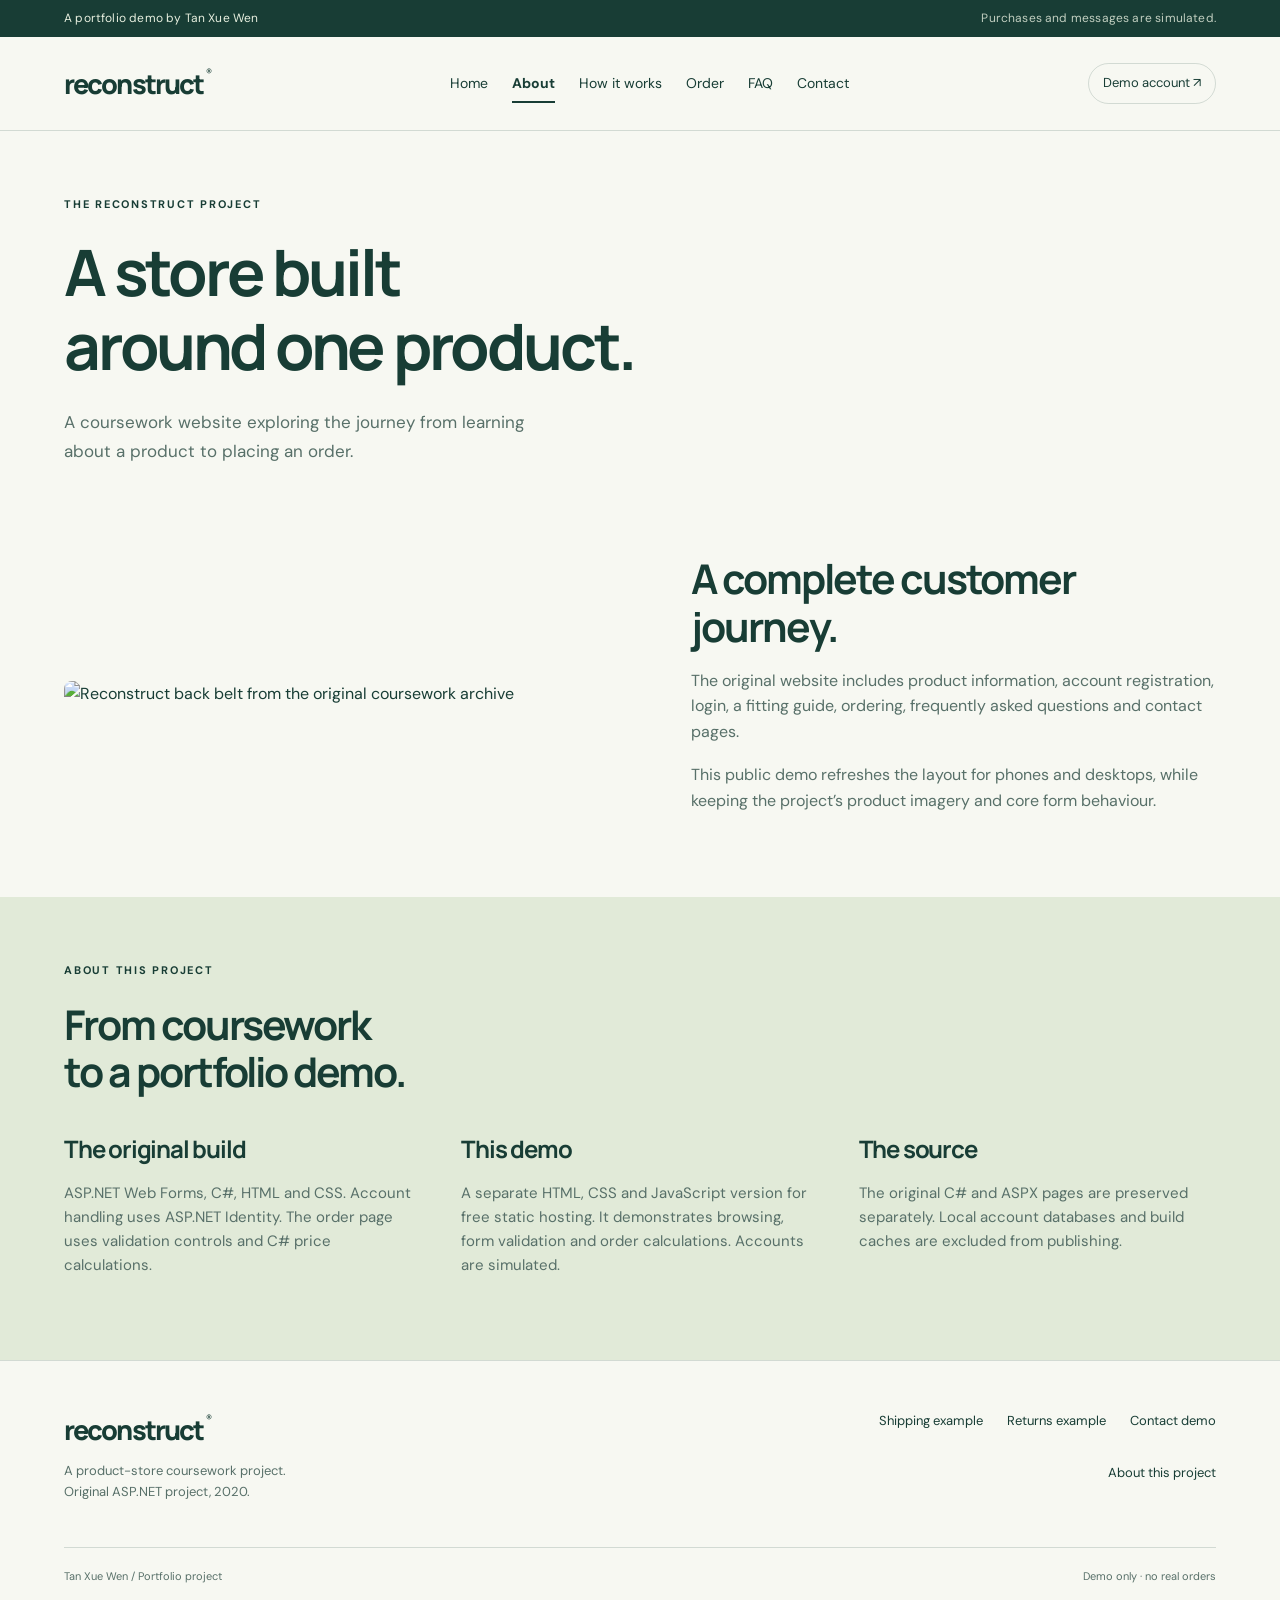
==== docs/about.html @ ed9a34ff "Add refreshed interactive storefront demo" ====
<!doctype html><html lang="en"><head><meta charset="utf-8"><meta name="viewport" content="width=device-width,initial-scale=1"><meta name="theme-color" content="#183d35"><meta name="description" content="Reconstruct: an interactive product-store coursework demo by Tan Xue Wen."><title>About — Reconstruct</title><link rel="icon" href="data:image/svg+xml,%3Csvg xmlns='http://www.w3.org/2000/svg' viewBox='0 0 32 32'%3E%3Crect rx='8' width='32' height='32' fill='%23183d35'/%3E%3Ctext x='8' y='25' font-size='25' fill='%23e5f0d3'%3ER%3C/text%3E%3C/svg%3E"><link rel="stylesheet" href="styles.css"><script src="app.js" defer></script></head><body><a class="skip" href="#main">Skip to content</a><div class="demo-bar">A portfolio demo by Tan Xue Wen <span>Purchases and messages are simulated.</span></div><header class="site-header"><a class="logo" href="index.html">reconstruct<span>®</span></a><button class="menu-button" aria-label="Open menu" aria-expanded="false" aria-controls="main-nav">Menu <span>+</span></button><nav id="main-nav" aria-label="Main navigation"><a href="index.html">Home</a><a href="about.html" aria-current="page">About</a><a href="how-it-works.html">How it works</a><a href="order.html">Order</a><a href="faq.html">FAQ</a><a href="contact.html">Contact</a></nav><a class="account-link" href="account.html" id="account-link">Demo account <span>↗</span></a></header><main id="main"><section class="page-intro"><p class="eyebrow">THE RECONSTRUCT PROJECT</p><h1>A store built<br>around one product.</h1><p class="lead">A coursework website exploring the journey from learning about a product to placing an order.</p></section><section class="section split"><img src="assets/belt.png" alt="Reconstruct back belt from the original coursework archive"><div><h2>A complete customer journey.</h2><p>The original website includes product information, account registration, login, a fitting guide, ordering, frequently asked questions and contact pages.</p><p>This public demo refreshes the layout for phones and desktops, while keeping the project’s product imagery and core form behaviour.</p></div></section><section class="section project-notes" id="project"><p class="eyebrow">ABOUT THIS PROJECT</p><h2>From coursework<br>to a portfolio demo.</h2><div class="note-grid"><div><h3>The original build</h3><p>ASP.NET Web Forms, C#, HTML and CSS. Account handling uses ASP.NET Identity. The order page uses validation controls and C# price calculations.</p></div><div><h3>This demo</h3><p>A separate HTML, CSS and JavaScript version for free static hosting. It demonstrates browsing, form validation and order calculations. Accounts are simulated.</p></div><div><h3>The source</h3><p>The original C# and ASPX pages are preserved separately. Local account databases and build caches are excluded from publishing.</p></div></div></section></main><footer><div class="footer-brand"><a class="logo" href="index.html">reconstruct<span>®</span></a><p>A product-store coursework project.<br>Original ASP.NET project, 2020.</p></div><div class="footer-links"><a href="shipping.html">Shipping example</a><a href="returns.html">Returns example</a><a href="contact.html">Contact demo</a><a href="about.html#project">About this project</a></div><div class="footer-note"><span>Tan Xue Wen / Portfolio project</span><span>Demo only · no real orders</span></div></footer></body></html>
---- docs/styles.css ----
@import url('https://fonts.googleapis.com/css2?family=DM+Sans:wght@400;500;600;700&family=Manrope:wght@400;500;600;700;800&display=swap');
:root{--ink:#183d35;--muted:#587069;--paper:#f7f8f2;--mint:#e1ead8;--line:#183d3529;--orange:#bb5731;--sans:'DM Sans',Arial,sans-serif;--display:'Manrope',Arial,sans-serif}
*{box-sizing:border-box}body{margin:0;background:var(--paper);color:var(--ink);font-family:var(--sans);line-height:1.6}h1,h2,h3,p{margin:0}h1,h2,h3{font-family:var(--display);line-height:1.15;letter-spacing:-.05em}a{color:inherit;text-decoration:none}button,input,select,textarea{font:inherit}button,a,input,select,textarea{outline-offset:4px}button{cursor:pointer}img{display:block;max-width:100%}[hidden]{display:none!important}:focus-visible{outline:3px solid var(--orange)}.skip{position:absolute;top:8px;left:15px;z-index:50;background:white;padding:8px 16px;transform:translateY(-180%)}.skip:focus{transform:none}.demo-bar{background:var(--ink);color:#e7efdf;padding:9px 5vw;display:flex;justify-content:space-between;font-size:12px;letter-spacing:.015em}.demo-bar span{opacity:.82}.site-header{padding:26px 5vw;display:flex;align-items:center;justify-content:space-between;gap:25px;border-bottom:1px solid var(--line)}.logo{font:800 27px var(--display);letter-spacing:-.07em}.logo>span{font:12px var(--sans);vertical-align:top;margin-left:3px}.site-header nav{display:flex;gap:24px;font-size:14px}.site-header nav a{position:relative;white-space:nowrap}.site-header nav a[aria-current]{font-weight:700}.site-header nav a[aria-current]:after{content:'';position:absolute;left:0;right:0;bottom:-8px;height:2px;background:var(--ink)}.account-link{font-size:13px;border:1px solid var(--line);padding:9px 14px;border-radius:30px;white-space:nowrap;max-width:200px;overflow:hidden;text-overflow:ellipsis}.account-link span{padding-left:8px}.menu-button{display:none}.hero{padding:45px 5vw 60px;display:grid;grid-template-columns:1.1fr 1fr;gap:6vw;align-items:center;max-width:1500px;margin:auto;min-height:610px}.eyebrow{font-size:11px;letter-spacing:.16em;font-weight:700;margin-bottom:23px;line-height:1.5}.hero h1{font-size:clamp(46px,5vw,78px);line-height:1.07;letter-spacing:-.065em}.hero h1 em{font-style:normal;color:#60836b}.lead{font-size:17px;color:var(--muted);line-height:1.7;max-width:490px;margin-top:25px}.actions{display:flex;align-items:center;gap:25px;flex-wrap:wrap;margin-top:30px}.button{border:0;display:inline-flex;align-items:center;justify-content:space-between;gap:30px;background:var(--ink);color:#f7f8f2;padding:16px 23px;border-radius:5px;font-size:14px;font-weight:600;line-height:1.4}.button:hover{background:#2f584c}.button.light{background:#e3eddb;color:var(--ink)}.text-link,.text-button{font-size:14px;text-decoration:underline;text-underline-offset:5px}.text-button{border:0;padding:0;background:none;color:var(--ink)}.hero-details{display:flex;gap:0;font-size:11px;color:var(--muted);margin-top:42px}.hero-details span{padding:0 15px;border-left:1px solid var(--line)}.hero-details span:first-child{padding-left:0;border:0}.hero-product{background:#e6ece0;position:relative;border-radius:12px;padding:26px}.product-index{position:absolute;top:22px;left:23px;font-size:10px;letter-spacing:.12em;z-index:1}.hero-product>img{width:100%;height:365px;object-fit:cover;mix-blend-mode:multiply;border-radius:4px}.gallery-controls{display:flex;justify-content:space-between;align-items:center;gap:15px;margin-top:18px;font-size:13px}.gallery-controls>div{display:flex;gap:8px}.gallery-controls button{border:1px solid #183d3535;border-radius:50%;width:36px;height:36px;background:none;color:var(--ink);font-size:17px}.gallery-controls button:hover{background:var(--paper)}.feature-strip{padding:35px 5vw;display:grid;grid-template-columns:repeat(3,1fr);gap:40px;background:var(--mint)}.feature-strip>div{padding-left:25px;border-left:1px solid #183d3530;position:relative}.feature-strip>div:first-child{padding-left:0;border:0}.feature-strip span{display:block;font-size:10px;letter-spacing:.12em;margin-bottom:12px}.feature-strip h2{font-size:24px}.feature-strip p{font-size:14px;color:var(--muted);margin-top:9px}.section{padding:65px 5vw;max-width:1500px;margin:auto}.split{display:grid;grid-template-columns:1fr 1fr;gap:8vw;align-items:center}.section h2{font-size:clamp(30px,3.2vw,48px)}.section p:not(.eyebrow){color:var(--muted);margin:18px 0;max-width:560px}.split>img{width:100%;border-radius:8px}.split .text-link{display:inline-block;margin-top:15px}.cta{background:var(--ink);color:var(--paper);padding:65px 5vw;display:flex;align-items:center;justify-content:space-between;gap:40px}.cta .eyebrow{margin:0;color:#bccfb4}.cta h2{font-size:clamp(40px,4vw,60px)}footer{padding:50px 5vw 20px;display:grid;grid-template-columns:1fr 1fr;gap:45px;border-top:1px solid var(--line)}.footer-brand p{font-size:13px;color:var(--muted);margin-top:13px}.footer-links{display:flex;justify-content:flex-end;align-items:flex-start;flex-wrap:wrap;gap:12px 24px;font-size:13px;max-width:400px;justify-self:end}.footer-note{grid-column:1/-1;display:flex;justify-content:space-between;gap:20px;border-top:1px solid var(--line);padding-top:20px;font-size:11px;color:var(--muted)}.page-intro{padding:65px 5vw 25px;max-width:1500px;margin:auto}.page-intro h1{font-size:clamp(46px,5vw,72px)}.page-intro.compact{padding-bottom:0}.wide-image{width:100%;border-radius:8px}.project-notes{background:var(--mint);max-width:none}.note-grid{display:grid;grid-template-columns:repeat(3,1fr);gap:40px;margin-top:40px}.note-grid h3{font-size:24px}.note-grid p{font-size:15px}.order-layout{display:grid;grid-template-columns:1fr 1.2fr;align-items:start;gap:8vw}.order-summary{position:sticky;top:25px;border:1px solid var(--line);padding:26px;border-radius:10px;background:white}.order-summary>img{width:100%;max-height:300px;object-fit:contain;margin-bottom:24px}.order-summary h2{font-size:36px}.order-summary small{font:13px var(--sans);letter-spacing:0;color:var(--muted)}.order-summary .eyebrow{margin-bottom:14px}.order-summary dl{margin-top:30px}.order-summary dl>div{display:flex;justify-content:space-between;gap:20px;padding:12px 0;border-bottom:1px solid var(--line);font-size:14px}.order-summary dd{margin:0}.order-summary dl .total{font-size:20px;font-weight:700;padding-top:18px}.small{font-size:12px!important;color:var(--muted)}.form-top{display:flex;align-items:center;justify-content:space-between;gap:20px;margin-bottom:12px}.form-top h2,form h2{font-size:26px}.field{margin-bottom:20px;min-width:0}.field>label{display:block;font-weight:600;font-size:14px;margin-bottom:8px}.field input,.field select,.field textarea{display:block;width:100%;background:#fff;border:1px solid #183d3540;padding:12px 14px;border-radius:5px;color:var(--ink);font-size:16px;line-height:1.5}.field input:focus,.field select:focus,.field textarea:focus{border-color:var(--ink)}.field-pair{display:grid;grid-template-columns:1fr 1fr;gap:20px}.form-hint{font-size:12px;color:var(--muted);margin:0 0 20px!important;display:block}.field .form-hint{margin-top:7px!important}.form-section-title{margin:35px 0 24px}fieldset{padding:0;border:0;margin:0 0 28px}legend{font-weight:600;font-size:14px;margin-bottom:12px}.colour-options{display:flex;gap:10px;flex-wrap:wrap}.colour-options label{display:flex;align-items:center;gap:7px;padding:9px 11px;background:#fff;border:1px solid var(--line);border-radius:5px;font-size:13px}.colour-options span{width:13px;height:13px;border-radius:50%;background:var(--swatch)}input[type=radio],input[type=checkbox]{accent-color:var(--ink);width:16px;height:16px;flex-shrink:0}.shipping-options label{display:flex;align-items:center;gap:12px;border:1px solid var(--line);padding:13px;border-radius:5px;background:#fff;margin-bottom:9px;font-size:14px}.shipping-options label small{display:block;color:var(--muted);font-size:12px}.shipping-options strong{margin-left:auto;font-size:13px}.check-field{display:flex;align-items:center;gap:10px;font-size:13px;margin-bottom:24px}.form-actions{display:flex;align-items:center;gap:25px;flex-wrap:wrap}.form-result{background:var(--mint);border:1px solid #183d3545;border-radius:8px;padding:22px;margin-top:25px!important;color:var(--ink)!important}.form-result h3{font-size:24px;margin-bottom:16px}.form-result p{color:var(--ink)!important}.faq-list{max-width:1000px}.faq-list details{padding:24px 0;border-bottom:1px solid var(--line)}.faq-list summary{display:flex;justify-content:space-between;gap:25px;cursor:pointer;list-style:none;font-size:20px;font-weight:600;line-height:1.4}.faq-list summary::-webkit-details-marker{display:none}.faq-list summary span{font-weight:400;font-size:25px;flex-shrink:0}.faq-list details[open] summary span{transform:rotate(45deg)}.faq-list .text-link{display:inline-block;margin-top:32px}.contact-layout{display:grid;grid-template-columns:.8fr 1fr;gap:12vw}.contact-layout form{max-width:580px}.account-section{max-width:760px;margin-left:0}.account-section .small{margin-top:30px}.policy{max-width:1000px;margin-left:0}.policy table{width:100%;border-collapse:collapse;margin:30px 0;text-align:left;font-size:15px}.policy th,.policy td{border-bottom:1px solid var(--line);padding:15px 10px}.policy th{font-size:12px;color:var(--muted)}
@media(min-width:1500px){.demo-bar,.site-header,.feature-strip,.cta,footer{padding-left:max(5vw,calc((100vw - 1350px)/2));padding-right:max(5vw,calc((100vw - 1350px)/2))}}
@media(max-width:1050px){.site-header{gap:15px}.site-header nav{gap:15px;font-size:13px}.logo{font-size:23px}.account-link{font-size:12px;padding:8px 11px}.hero{gap:4vw}.hero h1{font-size:55px}.hero-product>img{height:310px}.hero-details{flex-wrap:wrap;gap:10px;font-size:10px}.hero-details span{padding:0 10px}.order-layout{gap:5vw}.form-top{align-items:flex-start;flex-direction:column;gap:10px}}
@media(max-width:760px){.demo-bar{padding:9px 6vw;font-size:10px;display:block;text-align:center}.demo-bar span{display:none}.site-header{padding:22px 6vw;flex-wrap:wrap;position:relative}.logo{font-size:24px}.menu-button{display:flex;align-items:center;gap:12px;margin-left:auto;border:0;background:none;color:var(--ink);font-size:13px;padding:8px}.site-header nav{display:none;order:5;width:100%;flex-wrap:wrap;padding:12px 0 5px;gap:20px}.site-header nav.open{display:flex}.account-link{font-size:11px;max-width:145px}.hero{padding:38px 6vw 40px;grid-template-columns:1fr;gap:35px;min-height:0}.hero h1{font-size:clamp(40px,9vw,60px);letter-spacing:-.065em}.hero .eyebrow{margin-bottom:18px}.lead{font-size:16px;margin-top:22px}.hero-details{margin-top:27px;font-size:11px;gap:8px}.hero-product{padding:20px}.hero-product>img{height:290px}.actions{gap:22px}.feature-strip{padding:30px 6vw;grid-template-columns:1fr;gap:25px}.feature-strip>div,.feature-strip>div:first-child{padding-left:40px;border:0}.feature-strip span{position:absolute;left:0;top:7px}.feature-strip h2{font-size:23px}.section{padding:40px 6vw}.split{grid-template-columns:1fr;gap:28px}.section h2{font-size:34px}.cta{padding:45px 6vw;display:block}.cta h2{font-size:44px;margin:20px 0 26px}footer{padding:35px 6vw 20px;grid-template-columns:1fr;gap:25px}.footer-links{justify-self:start;justify-content:flex-start}.footer-note{font-size:10px;flex-wrap:wrap;gap:6px}.page-intro{padding:40px 6vw 15px}.page-intro h1{font-size:45px}.note-grid{grid-template-columns:1fr;gap:15px}.order-layout{grid-template-columns:1fr;gap:35px}.order-summary{position:static;padding:20px}.order-summary>img{height:180px}.order-summary h2{font-size:32px}.form-top{flex-direction:row;align-items:center}.form-top h2{font-size:24px}.form-top .text-button{font-size:12px}.field-pair{gap:12px}.field select{padding:12px 8px;font-size:14px}.form-result{padding:18px}.contact-layout{grid-template-columns:1fr;gap:20px}.faq-list summary{font-size:18px}.policy table{font-size:12px}.policy th,.policy td{padding:12px 5px}}
@media(prefers-reduced-motion:reduce){*,*:before,*:after{scroll-behavior:auto!important;transition:none!important;animation:none!important}}
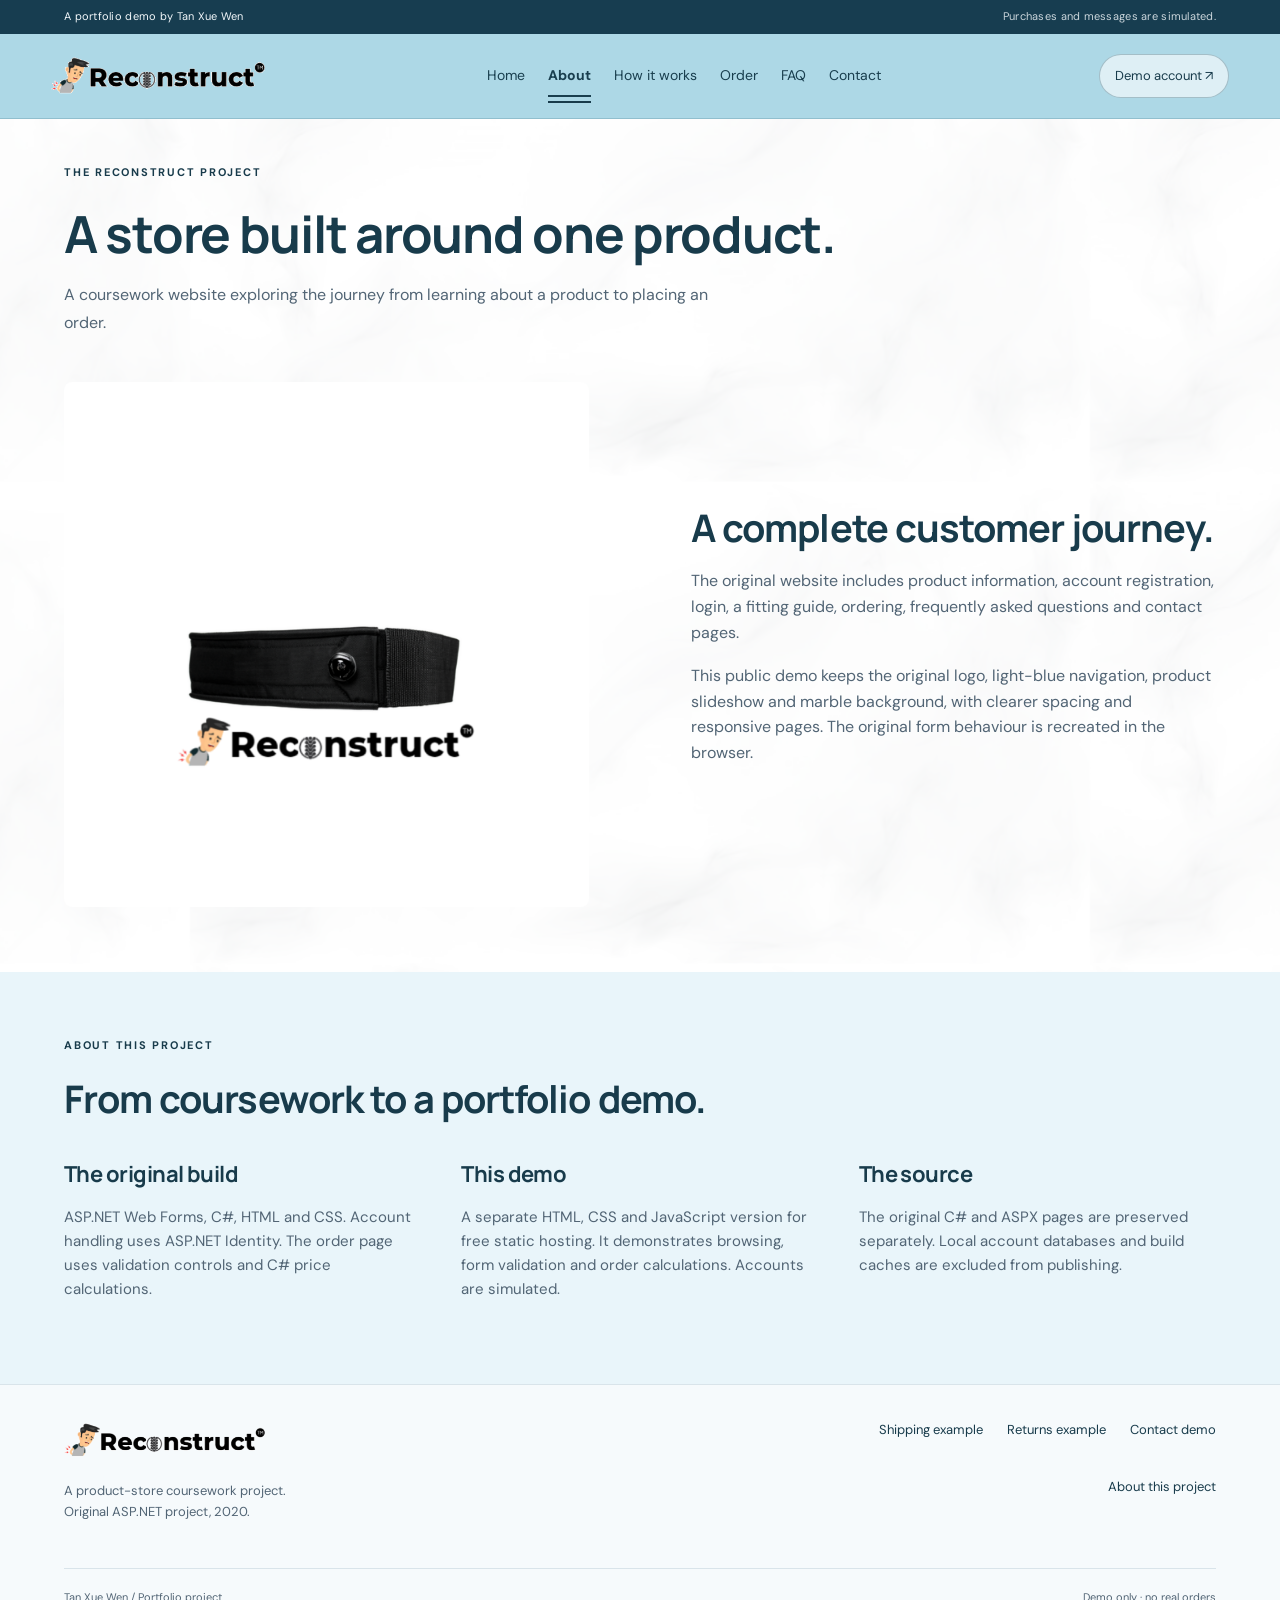
==== commit 5c22b5b4: "Refine original layout with blue navigation, wide slideshow and responsive sections" ====
--- a/docs/about.html
+++ b/docs/about.html
@@ -1 +1 @@
-<!doctype html><html lang="en"><head><meta charset="utf-8"><meta name="viewport" content="width=device-width,initial-scale=1"><meta name="theme-color" content="#183d35"><meta name="description" content="Reconstruct: an interactive product-store coursework demo by Tan Xue Wen."><title>About — Reconstruct</title><link rel="icon" href="data:image/svg+xml,%3Csvg xmlns='http://www.w3.org/2000/svg' viewBox='0 0 32 32'%3E%3Crect rx='8' width='32' height='32' fill='%23183d35'/%3E%3Ctext x='8' y='25' font-size='25' fill='%23e5f0d3'%3ER%3C/text%3E%3C/svg%3E"><link rel="stylesheet" href="styles.css"><script src="app.js" defer></script></head><body><a class="skip" href="#main">Skip to content</a><div class="demo-bar">A portfolio demo by Tan Xue Wen <span>Purchases and messages are simulated.</span></div><header class="site-header"><a class="logo" href="index.html">reconstruct<span>®</span></a><button class="menu-button" aria-label="Open menu" aria-expanded="false" aria-controls="main-nav">Menu <span>+</span></button><nav id="main-nav" aria-label="Main navigation"><a href="index.html">Home</a><a href="about.html" aria-current="page">About</a><a href="how-it-works.html">How it works</a><a href="order.html">Order</a><a href="faq.html">FAQ</a><a href="contact.html">Contact</a></nav><a class="account-link" href="account.html" id="account-link">Demo account <span>↗</span></a></header><main id="main"><section class="page-intro"><p class="eyebrow">THE RECONSTRUCT PROJECT</p><h1>A store built<br>around one product.</h1><p class="lead">A coursework website exploring the journey from learning about a product to placing an order.</p></section><section class="section split"><img src="assets/belt.png" alt="Reconstruct back belt from the original coursework archive"><div><h2>A complete customer journey.</h2><p>The original website includes product information, account registration, login, a fitting guide, ordering, frequently asked questions and contact pages.</p><p>This public demo refreshes the layout for phones and desktops, while keeping the project’s product imagery and core form behaviour.</p></div></section><section class="section project-notes" id="project"><p class="eyebrow">ABOUT THIS PROJECT</p><h2>From coursework<br>to a portfolio demo.</h2><div class="note-grid"><div><h3>The original build</h3><p>ASP.NET Web Forms, C#, HTML and CSS. Account handling uses ASP.NET Identity. The order page uses validation controls and C# price calculations.</p></div><div><h3>This demo</h3><p>A separate HTML, CSS and JavaScript version for free static hosting. It demonstrates browsing, form validation and order calculations. Accounts are simulated.</p></div><div><h3>The source</h3><p>The original C# and ASPX pages are preserved separately. Local account databases and build caches are excluded from publishing.</p></div></div></section></main><footer><div class="footer-brand"><a class="logo" href="index.html">reconstruct<span>®</span></a><p>A product-store coursework project.<br>Original ASP.NET project, 2020.</p></div><div class="footer-links"><a href="shipping.html">Shipping example</a><a href="returns.html">Returns example</a><a href="contact.html">Contact demo</a><a href="about.html#project">About this project</a></div><div class="footer-note"><span>Tan Xue Wen / Portfolio project</span><span>Demo only · no real orders</span></div></footer></body></html>+<!doctype html><html lang="en"><head><meta charset="utf-8"><meta name="viewport" content="width=device-width,initial-scale=1"><meta name="theme-color" content="#add8e6"><meta name="description" content="Reconstruct: an interactive product-store coursework demo by Tan Xue Wen."><title>About — Reconstruct</title><link rel="icon" href="data:image/svg+xml,%3Csvg xmlns='http://www.w3.org/2000/svg' viewBox='0 0 32 32'%3E%3Crect rx='8' width='32' height='32' fill='%23183d35'/%3E%3Ctext x='8' y='25' font-size='25' fill='%23e5f0d3'%3ER%3C/text%3E%3C/svg%3E"><link rel="stylesheet" href="styles.css?v=20261004-refined-original"><script src="app.js?v=20261004-refined-original" defer></script></head><body><a class="skip" href="#main">Skip to content</a><div class="demo-bar">A portfolio demo by Tan Xue Wen <span>Purchases and messages are simulated.</span></div><header class="site-header"><a class="logo" href="index.html" aria-label="Reconstruct home"><img src="assets/original-logo.png" alt="Reconstruct"></a><button class="menu-button" aria-label="Open menu" aria-expanded="false" aria-controls="main-nav">Menu <span>+</span></button><nav id="main-nav" aria-label="Main navigation"><a href="index.html">Home</a><a href="about.html" aria-current="page">About</a><a href="how-it-works.html">How it works</a><a href="order.html">Order</a><a href="faq.html">FAQ</a><a href="contact.html">Contact</a></nav><a class="account-link" href="account.html" id="account-link">Demo account <span>↗</span></a></header><main id="main"><section class="page-intro"><p class="eyebrow">THE RECONSTRUCT PROJECT</p><h1>A store built around one product.</h1><p class="lead">A coursework website exploring the journey from learning about a product to placing an order.</p></section><section class="section split"><img src="assets/belt.png" alt="Reconstruct back belt from the original coursework archive"><div><h2>A complete customer journey.</h2><p>The original website includes product information, account registration, login, a fitting guide, ordering, frequently asked questions and contact pages.</p><p>This public demo keeps the original logo, light-blue navigation, product slideshow and marble background, with clearer spacing and responsive pages. The original form behaviour is recreated in the browser.</p></div></section><section class="section project-notes" id="project"><p class="eyebrow">ABOUT THIS PROJECT</p><h2>From coursework to a portfolio demo.</h2><div class="note-grid"><div><h3>The original build</h3><p>ASP.NET Web Forms, C#, HTML and CSS. Account handling uses ASP.NET Identity. The order page uses validation controls and C# price calculations.</p></div><div><h3>This demo</h3><p>A separate HTML, CSS and JavaScript version for free static hosting. It demonstrates browsing, form validation and order calculations. Accounts are simulated.</p></div><div><h3>The source</h3><p>The original C# and ASPX pages are preserved separately. Local account databases and build caches are excluded from publishing.</p></div></div></section></main><footer><div class="footer-brand"><a class="logo" href="index.html" aria-label="Reconstruct home"><img src="assets/original-logo.png" alt="Reconstruct"></a><p>A product-store coursework project.<br>Original ASP.NET project, 2020.</p></div><div class="footer-links"><a href="shipping.html">Shipping example</a><a href="returns.html">Returns example</a><a href="contact.html">Contact demo</a><a href="about.html#project">About this project</a></div><div class="footer-note"><span>Tan Xue Wen / Portfolio project</span><span>Demo only · no real orders</span></div></footer></body></html>
--- a/docs/styles.css
+++ b/docs/styles.css
@@ -1,7 +1,53 @@
-@import url('https://fonts.googleapis.com/css2?family=DM+Sans:wght@400;500;600;700&family=Manrope:wght@400;500;600;700;800&display=swap');
-:root{--ink:#183d35;--muted:#587069;--paper:#f7f8f2;--mint:#e1ead8;--line:#183d3529;--orange:#bb5731;--sans:'DM Sans',Arial,sans-serif;--display:'Manrope',Arial,sans-serif}
-*{box-sizing:border-box}body{margin:0;background:var(--paper);color:var(--ink);font-family:var(--sans);line-height:1.6}h1,h2,h3,p{margin:0}h1,h2,h3{font-family:var(--display);line-height:1.15;letter-spacing:-.05em}a{color:inherit;text-decoration:none}button,input,select,textarea{font:inherit}button,a,input,select,textarea{outline-offset:4px}button{cursor:pointer}img{display:block;max-width:100%}[hidden]{display:none!important}:focus-visible{outline:3px solid var(--orange)}.skip{position:absolute;top:8px;left:15px;z-index:50;background:white;padding:8px 16px;transform:translateY(-180%)}.skip:focus{transform:none}.demo-bar{background:var(--ink);color:#e7efdf;padding:9px 5vw;display:flex;justify-content:space-between;font-size:12px;letter-spacing:.015em}.demo-bar span{opacity:.82}.site-header{padding:26px 5vw;display:flex;align-items:center;justify-content:space-between;gap:25px;border-bottom:1px solid var(--line)}.logo{font:800 27px var(--display);letter-spacing:-.07em}.logo>span{font:12px var(--sans);vertical-align:top;margin-left:3px}.site-header nav{display:flex;gap:24px;font-size:14px}.site-header nav a{position:relative;white-space:nowrap}.site-header nav a[aria-current]{font-weight:700}.site-header nav a[aria-current]:after{content:'';position:absolute;left:0;right:0;bottom:-8px;height:2px;background:var(--ink)}.account-link{font-size:13px;border:1px solid var(--line);padding:9px 14px;border-radius:30px;white-space:nowrap;max-width:200px;overflow:hidden;text-overflow:ellipsis}.account-link span{padding-left:8px}.menu-button{display:none}.hero{padding:45px 5vw 60px;display:grid;grid-template-columns:1.1fr 1fr;gap:6vw;align-items:center;max-width:1500px;margin:auto;min-height:610px}.eyebrow{font-size:11px;letter-spacing:.16em;font-weight:700;margin-bottom:23px;line-height:1.5}.hero h1{font-size:clamp(46px,5vw,78px);line-height:1.07;letter-spacing:-.065em}.hero h1 em{font-style:normal;color:#60836b}.lead{font-size:17px;color:var(--muted);line-height:1.7;max-width:490px;margin-top:25px}.actions{display:flex;align-items:center;gap:25px;flex-wrap:wrap;margin-top:30px}.button{border:0;display:inline-flex;align-items:center;justify-content:space-between;gap:30px;background:var(--ink);color:#f7f8f2;padding:16px 23px;border-radius:5px;font-size:14px;font-weight:600;line-height:1.4}.button:hover{background:#2f584c}.button.light{background:#e3eddb;color:var(--ink)}.text-link,.text-button{font-size:14px;text-decoration:underline;text-underline-offset:5px}.text-button{border:0;padding:0;background:none;color:var(--ink)}.hero-details{display:flex;gap:0;font-size:11px;color:var(--muted);margin-top:42px}.hero-details span{padding:0 15px;border-left:1px solid var(--line)}.hero-details span:first-child{padding-left:0;border:0}.hero-product{background:#e6ece0;position:relative;border-radius:12px;padding:26px}.product-index{position:absolute;top:22px;left:23px;font-size:10px;letter-spacing:.12em;z-index:1}.hero-product>img{width:100%;height:365px;object-fit:cover;mix-blend-mode:multiply;border-radius:4px}.gallery-controls{display:flex;justify-content:space-between;align-items:center;gap:15px;margin-top:18px;font-size:13px}.gallery-controls>div{display:flex;gap:8px}.gallery-controls button{border:1px solid #183d3535;border-radius:50%;width:36px;height:36px;background:none;color:var(--ink);font-size:17px}.gallery-controls button:hover{background:var(--paper)}.feature-strip{padding:35px 5vw;display:grid;grid-template-columns:repeat(3,1fr);gap:40px;background:var(--mint)}.feature-strip>div{padding-left:25px;border-left:1px solid #183d3530;position:relative}.feature-strip>div:first-child{padding-left:0;border:0}.feature-strip span{display:block;font-size:10px;letter-spacing:.12em;margin-bottom:12px}.feature-strip h2{font-size:24px}.feature-strip p{font-size:14px;color:var(--muted);margin-top:9px}.section{padding:65px 5vw;max-width:1500px;margin:auto}.split{display:grid;grid-template-columns:1fr 1fr;gap:8vw;align-items:center}.section h2{font-size:clamp(30px,3.2vw,48px)}.section p:not(.eyebrow){color:var(--muted);margin:18px 0;max-width:560px}.split>img{width:100%;border-radius:8px}.split .text-link{display:inline-block;margin-top:15px}.cta{background:var(--ink);color:var(--paper);padding:65px 5vw;display:flex;align-items:center;justify-content:space-between;gap:40px}.cta .eyebrow{margin:0;color:#bccfb4}.cta h2{font-size:clamp(40px,4vw,60px)}footer{padding:50px 5vw 20px;display:grid;grid-template-columns:1fr 1fr;gap:45px;border-top:1px solid var(--line)}.footer-brand p{font-size:13px;color:var(--muted);margin-top:13px}.footer-links{display:flex;justify-content:flex-end;align-items:flex-start;flex-wrap:wrap;gap:12px 24px;font-size:13px;max-width:400px;justify-self:end}.footer-note{grid-column:1/-1;display:flex;justify-content:space-between;gap:20px;border-top:1px solid var(--line);padding-top:20px;font-size:11px;color:var(--muted)}.page-intro{padding:65px 5vw 25px;max-width:1500px;margin:auto}.page-intro h1{font-size:clamp(46px,5vw,72px)}.page-intro.compact{padding-bottom:0}.wide-image{width:100%;border-radius:8px}.project-notes{background:var(--mint);max-width:none}.note-grid{display:grid;grid-template-columns:repeat(3,1fr);gap:40px;margin-top:40px}.note-grid h3{font-size:24px}.note-grid p{font-size:15px}.order-layout{display:grid;grid-template-columns:1fr 1.2fr;align-items:start;gap:8vw}.order-summary{position:sticky;top:25px;border:1px solid var(--line);padding:26px;border-radius:10px;background:white}.order-summary>img{width:100%;max-height:300px;object-fit:contain;margin-bottom:24px}.order-summary h2{font-size:36px}.order-summary small{font:13px var(--sans);letter-spacing:0;color:var(--muted)}.order-summary .eyebrow{margin-bottom:14px}.order-summary dl{margin-top:30px}.order-summary dl>div{display:flex;justify-content:space-between;gap:20px;padding:12px 0;border-bottom:1px solid var(--line);font-size:14px}.order-summary dd{margin:0}.order-summary dl .total{font-size:20px;font-weight:700;padding-top:18px}.small{font-size:12px!important;color:var(--muted)}.form-top{display:flex;align-items:center;justify-content:space-between;gap:20px;margin-bottom:12px}.form-top h2,form h2{font-size:26px}.field{margin-bottom:20px;min-width:0}.field>label{display:block;font-weight:600;font-size:14px;margin-bottom:8px}.field input,.field select,.field textarea{display:block;width:100%;background:#fff;border:1px solid #183d3540;padding:12px 14px;border-radius:5px;color:var(--ink);font-size:16px;line-height:1.5}.field input:focus,.field select:focus,.field textarea:focus{border-color:var(--ink)}.field-pair{display:grid;grid-template-columns:1fr 1fr;gap:20px}.form-hint{font-size:12px;color:var(--muted);margin:0 0 20px!important;display:block}.field .form-hint{margin-top:7px!important}.form-section-title{margin:35px 0 24px}fieldset{padding:0;border:0;margin:0 0 28px}legend{font-weight:600;font-size:14px;margin-bottom:12px}.colour-options{display:flex;gap:10px;flex-wrap:wrap}.colour-options label{display:flex;align-items:center;gap:7px;padding:9px 11px;background:#fff;border:1px solid var(--line);border-radius:5px;font-size:13px}.colour-options span{width:13px;height:13px;border-radius:50%;background:var(--swatch)}input[type=radio],input[type=checkbox]{accent-color:var(--ink);width:16px;height:16px;flex-shrink:0}.shipping-options label{display:flex;align-items:center;gap:12px;border:1px solid var(--line);padding:13px;border-radius:5px;background:#fff;margin-bottom:9px;font-size:14px}.shipping-options label small{display:block;color:var(--muted);font-size:12px}.shipping-options strong{margin-left:auto;font-size:13px}.check-field{display:flex;align-items:center;gap:10px;font-size:13px;margin-bottom:24px}.form-actions{display:flex;align-items:center;gap:25px;flex-wrap:wrap}.form-result{background:var(--mint);border:1px solid #183d3545;border-radius:8px;padding:22px;margin-top:25px!important;color:var(--ink)!important}.form-result h3{font-size:24px;margin-bottom:16px}.form-result p{color:var(--ink)!important}.faq-list{max-width:1000px}.faq-list details{padding:24px 0;border-bottom:1px solid var(--line)}.faq-list summary{display:flex;justify-content:space-between;gap:25px;cursor:pointer;list-style:none;font-size:20px;font-weight:600;line-height:1.4}.faq-list summary::-webkit-details-marker{display:none}.faq-list summary span{font-weight:400;font-size:25px;flex-shrink:0}.faq-list details[open] summary span{transform:rotate(45deg)}.faq-list .text-link{display:inline-block;margin-top:32px}.contact-layout{display:grid;grid-template-columns:.8fr 1fr;gap:12vw}.contact-layout form{max-width:580px}.account-section{max-width:760px;margin-left:0}.account-section .small{margin-top:30px}.policy{max-width:1000px;margin-left:0}.policy table{width:100%;border-collapse:collapse;margin:30px 0;text-align:left;font-size:15px}.policy th,.policy td{border-bottom:1px solid var(--line);padding:15px 10px}.policy th{font-size:12px;color:var(--muted)}
-@media(min-width:1500px){.demo-bar,.site-header,.feature-strip,.cta,footer{padding-left:max(5vw,calc((100vw - 1350px)/2));padding-right:max(5vw,calc((100vw - 1350px)/2))}}
-@media(max-width:1050px){.site-header{gap:15px}.site-header nav{gap:15px;font-size:13px}.logo{font-size:23px}.account-link{font-size:12px;padding:8px 11px}.hero{gap:4vw}.hero h1{font-size:55px}.hero-product>img{height:310px}.hero-details{flex-wrap:wrap;gap:10px;font-size:10px}.hero-details span{padding:0 10px}.order-layout{gap:5vw}.form-top{align-items:flex-start;flex-direction:column;gap:10px}}
-@media(max-width:760px){.demo-bar{padding:9px 6vw;font-size:10px;display:block;text-align:center}.demo-bar span{display:none}.site-header{padding:22px 6vw;flex-wrap:wrap;position:relative}.logo{font-size:24px}.menu-button{display:flex;align-items:center;gap:12px;margin-left:auto;border:0;background:none;color:var(--ink);font-size:13px;padding:8px}.site-header nav{display:none;order:5;width:100%;flex-wrap:wrap;padding:12px 0 5px;gap:20px}.site-header nav.open{display:flex}.account-link{font-size:11px;max-width:145px}.hero{padding:38px 6vw 40px;grid-template-columns:1fr;gap:35px;min-height:0}.hero h1{font-size:clamp(40px,9vw,60px);letter-spacing:-.065em}.hero .eyebrow{margin-bottom:18px}.lead{font-size:16px;margin-top:22px}.hero-details{margin-top:27px;font-size:11px;gap:8px}.hero-product{padding:20px}.hero-product>img{height:290px}.actions{gap:22px}.feature-strip{padding:30px 6vw;grid-template-columns:1fr;gap:25px}.feature-strip>div,.feature-strip>div:first-child{padding-left:40px;border:0}.feature-strip span{position:absolute;left:0;top:7px}.feature-strip h2{font-size:23px}.section{padding:40px 6vw}.split{grid-template-columns:1fr;gap:28px}.section h2{font-size:34px}.cta{padding:45px 6vw;display:block}.cta h2{font-size:44px;margin:20px 0 26px}footer{padding:35px 6vw 20px;grid-template-columns:1fr;gap:25px}.footer-links{justify-self:start;justify-content:flex-start}.footer-note{font-size:10px;flex-wrap:wrap;gap:6px}.page-intro{padding:40px 6vw 15px}.page-intro h1{font-size:45px}.note-grid{grid-template-columns:1fr;gap:15px}.order-layout{grid-template-columns:1fr;gap:35px}.order-summary{position:static;padding:20px}.order-summary>img{height:180px}.order-summary h2{font-size:32px}.form-top{flex-direction:row;align-items:center}.form-top h2{font-size:24px}.form-top .text-button{font-size:12px}.field-pair{gap:12px}.field select{padding:12px 8px;font-size:14px}.form-result{padding:18px}.contact-layout{grid-template-columns:1fr;gap:20px}.faq-list summary{font-size:18px}.policy table{font-size:12px}.policy th,.policy td{padding:12px 5px}}
-@media(prefers-reduced-motion:reduce){*,*:before,*:after{scroll-behavior:auto!important;transition:none!important;animation:none!important}}
+@import url('https://fonts.googleapis.com/css2?family=DM+Sans:wght@400;500;600;700&family=Manrope:wght@400;500;600;700;800&display=swap');
+:root{--ink:#163f52;--muted:#587069;--paper:#f7f8f2;--mint:#e1ead8;--line:#183d3529;--orange:#bb5731;--sans:'DM Sans',Arial,sans-serif;--display:'Manrope',Arial,sans-serif}
+*{box-sizing:border-box}body{margin:0;background:var(--paper);color:var(--ink);font-family:var(--sans);line-height:1.6}h1,h2,h3,p{margin:0}h1,h2,h3{font-family:var(--display);line-height:1.15;letter-spacing:-.05em}a{color:inherit;text-decoration:none}button,input,select,textarea{font:inherit}button,a,input,select,textarea{outline-offset:4px}button{cursor:pointer}img{display:block;max-width:100%}[hidden]{display:none!important}:focus-visible{outline:3px solid var(--orange)}.skip{position:absolute;top:8px;left:15px;z-index:50;background:white;padding:8px 16px;transform:translateY(-180%)}.skip:focus{transform:none}.demo-bar{background:var(--ink);color:#e7efdf;padding:9px 5vw;display:flex;justify-content:space-between;font-size:12px;letter-spacing:.015em}.demo-bar span{opacity:.82}.site-header{padding:26px 5vw;display:flex;align-items:center;justify-content:space-between;gap:25px;border-bottom:1px solid var(--line)}.logo{font:800 27px var(--display);letter-spacing:-.07em}.logo>span{font:12px var(--sans);vertical-align:top;margin-left:3px}.site-header nav{display:flex;gap:24px;font-size:14px}.site-header nav a{position:relative;white-space:nowrap}.site-header nav a[aria-current]{font-weight:700}.site-header nav a[aria-current]:after{content:'';position:absolute;left:0;right:0;bottom:-8px;height:2px;background:var(--ink)}.account-link{font-size:13px;border:1px solid var(--line);padding:9px 14px;border-radius:30px;white-space:nowrap;max-width:200px;overflow:hidden;text-overflow:ellipsis}.account-link span{padding-left:8px}.menu-button{display:none}.hero{padding:45px 5vw 60px;display:grid;grid-template-columns:1.1fr 1fr;gap:6vw;align-items:center;max-width:1500px;margin:auto;min-height:610px}.eyebrow{font-size:11px;letter-spacing:.16em;font-weight:700;margin-bottom:23px;line-height:1.5}.hero h1{font-size:clamp(46px,5vw,78px);line-height:1.07;letter-spacing:-.065em}.hero h1 em{font-style:normal;color:#60836b}.lead{font-size:17px;color:var(--muted);line-height:1.7;max-width:490px;margin-top:25px}.actions{display:flex;align-items:center;gap:25px;flex-wrap:wrap;margin-top:30px}.button{border:0;display:inline-flex;align-items:center;justify-content:space-between;gap:30px;background:var(--ink);color:#f7f8f2;padding:16px 23px;border-radius:5px;font-size:14px;font-weight:600;line-height:1.4}.button:hover{background:#2f584c}.button.light{background:#e3eddb;color:var(--ink)}.text-link,.text-button{font-size:14px;text-decoration:underline;text-underline-offset:5px}.text-button{border:0;padding:0;background:none;color:var(--ink)}.hero-details{display:flex;gap:0;font-size:11px;color:var(--muted);margin-top:42px}.hero-details span{padding:0 15px;border-left:1px solid var(--line)}.hero-details span:first-child{padding-left:0;border:0}.hero-product{background:#e6ece0;position:relative;border-radius:12px;padding:26px}.product-index{position:absolute;top:22px;left:23px;font-size:10px;letter-spacing:.12em;z-index:1}.hero-product>img{width:100%;height:365px;object-fit:cover;mix-blend-mode:multiply;border-radius:4px}.gallery-controls{display:flex;justify-content:space-between;align-items:center;gap:15px;margin-top:18px;font-size:13px}.gallery-controls>div{display:flex;gap:8px}.gallery-controls button{border:1px solid #183d3535;border-radius:50%;width:36px;height:36px;background:none;color:var(--ink);font-size:17px}.gallery-controls button:hover{background:var(--paper)}.feature-strip{padding:35px 5vw;display:grid;grid-template-columns:repeat(3,1fr);gap:40px;background:var(--mint)}.feature-strip>div{padding-left:25px;border-left:1px solid #183d3530;position:relative}.feature-strip>div:first-child{padding-left:0;border:0}.feature-strip span{display:block;font-size:10px;letter-spacing:.12em;margin-bottom:12px}.feature-strip h2{font-size:24px}.feature-strip p{font-size:14px;color:var(--muted);margin-top:9px}.section{padding:65px 5vw;max-width:1500px;margin:auto}.split{display:grid;grid-template-columns:1fr 1fr;gap:8vw;align-items:center}.section h2{font-size:clamp(30px,3.2vw,48px)}.section p:not(.eyebrow){color:var(--muted);margin:18px 0;max-width:560px}.split>img{width:100%;border-radius:8px}.split .text-link{display:inline-block;margin-top:15px}.cta{background:var(--ink);color:var(--paper);padding:65px 5vw;display:flex;align-items:center;justify-content:space-between;gap:40px}.cta .eyebrow{margin:0;color:#bccfb4}.cta h2{font-size:clamp(40px,4vw,60px)}footer{padding:50px 5vw 20px;display:grid;grid-template-columns:1fr 1fr;gap:45px;border-top:1px solid var(--line)}.footer-brand p{font-size:13px;color:var(--muted);margin-top:13px}.footer-links{display:flex;justify-content:flex-end;align-items:flex-start;flex-wrap:wrap;gap:12px 24px;font-size:13px;max-width:400px;justify-self:end}.footer-note{grid-column:1/-1;display:flex;justify-content:space-between;gap:20px;border-top:1px solid var(--line);padding-top:20px;font-size:11px;color:var(--muted)}.page-intro{padding:65px 5vw 25px;max-width:1500px;margin:auto}.page-intro h1{font-size:clamp(46px,5vw,72px)}.page-intro.compact{padding-bottom:0}.wide-image{width:100%;border-radius:8px}.project-notes{background:var(--mint);max-width:none}.note-grid{display:grid;grid-template-columns:repeat(3,1fr);gap:40px;margin-top:40px}.note-grid h3{font-size:24px}.note-grid p{font-size:15px}.order-layout{display:grid;grid-template-columns:1fr 1.2fr;align-items:start;gap:8vw}.order-summary{position:sticky;top:25px;border:1px solid var(--line);padding:26px;border-radius:10px;background:white}.order-summary>img{width:100%;max-height:300px;object-fit:contain;margin-bottom:24px}.order-summary h2{font-size:36px}.order-summary small{font:13px var(--sans);letter-spacing:0;color:var(--muted)}.order-summary .eyebrow{margin-bottom:14px}.order-summary dl{margin-top:30px}.order-summary dl>div{display:flex;justify-content:space-between;gap:20px;padding:12px 0;border-bottom:1px solid var(--line);font-size:14px}.order-summary dd{margin:0}.order-summary dl .total{font-size:20px;font-weight:700;padding-top:18px}.small{font-size:12px!important;color:var(--muted)}.form-top{display:flex;align-items:center;justify-content:space-between;gap:20px;margin-bottom:12px}.form-top h2,form h2{font-size:26px}.field{margin-bottom:20px;min-width:0}.field>label{display:block;font-weight:600;font-size:14px;margin-bottom:8px}.field input,.field select,.field textarea{display:block;width:100%;background:#fff;border:1px solid #183d3540;padding:12px 14px;border-radius:5px;color:var(--ink);font-size:16px;line-height:1.5}.field input:focus,.field select:focus,.field textarea:focus{border-color:var(--ink)}.field-pair{display:grid;grid-template-columns:1fr 1fr;gap:20px}.form-hint{font-size:12px;color:var(--muted);margin:0 0 20px!important;display:block}.field .form-hint{margin-top:7px!important}.form-section-title{margin:35px 0 24px}fieldset{padding:0;border:0;margin:0 0 28px}legend{font-weight:600;font-size:14px;margin-bottom:12px}.colour-options{display:flex;gap:10px;flex-wrap:wrap}.colour-options label{display:flex;align-items:center;gap:7px;padding:9px 11px;background:#fff;border:1px solid var(--line);border-radius:5px;font-size:13px}.colour-options span{width:13px;height:13px;border-radius:50%;background:var(--swatch)}input[type=radio],input[type=checkbox]{accent-color:var(--ink);width:16px;height:16px;flex-shrink:0}.shipping-options label{display:flex;align-items:center;gap:12px;border:1px solid var(--line);padding:13px;border-radius:5px;background:#fff;margin-bottom:9px;font-size:14px}.shipping-options label small{display:block;color:var(--muted);font-size:12px}.shipping-options strong{margin-left:auto;font-size:13px}.check-field{display:flex;align-items:center;gap:10px;font-size:13px;margin-bottom:24px}.form-actions{display:flex;align-items:center;gap:25px;flex-wrap:wrap}.form-result{background:var(--mint);border:1px solid #183d3545;border-radius:8px;padding:22px;margin-top:25px!important;color:var(--ink)!important}.form-result h3{font-size:24px;margin-bottom:16px}.form-result p{color:var(--ink)!important}.faq-list{max-width:1000px}.faq-list details{padding:24px 0;border-bottom:1px solid var(--line)}.faq-list summary{display:flex;justify-content:space-between;gap:25px;cursor:pointer;list-style:none;font-size:20px;font-weight:600;line-height:1.4}.faq-list summary::-webkit-details-marker{display:none}.faq-list summary span{font-weight:400;font-size:25px;flex-shrink:0}.faq-list details[open] summary span{transform:rotate(45deg)}.faq-list .text-link{display:inline-block;margin-top:32px}.contact-layout{display:grid;grid-template-columns:.8fr 1fr;gap:12vw}.contact-layout form{max-width:580px}.account-section{max-width:760px;margin-left:0}.account-section .small{margin-top:30px}.policy{max-width:1000px;margin-left:0}.policy table{width:100%;border-collapse:collapse;margin:30px 0;text-align:left;font-size:15px}.policy th,.policy td{border-bottom:1px solid var(--line);padding:15px 10px}.policy th{font-size:12px;color:var(--muted)}
+@media(min-width:1500px){.demo-bar,.site-header,.feature-strip,.cta,footer{padding-left:max(5vw,calc((100vw - 1350px)/2));padding-right:max(5vw,calc((100vw - 1350px)/2))}}
+@media(max-width:1050px){.site-header{gap:15px}.site-header nav{gap:15px;font-size:13px}.logo{font-size:23px}.account-link{font-size:12px;padding:8px 11px}.hero{gap:4vw}.hero h1{font-size:55px}.hero-product>img{height:310px}.hero-details{flex-wrap:wrap;gap:10px;font-size:10px}.hero-details span{padding:0 10px}.order-layout{gap:5vw}.form-top{align-items:flex-start;flex-direction:column;gap:10px}}
+@media(max-width:760px){.demo-bar{padding:9px 6vw;font-size:10px;display:block;text-align:center}.demo-bar span{display:none}.site-header{padding:22px 6vw;flex-wrap:wrap;position:relative}.logo{font-size:24px}.menu-button{display:flex;align-items:center;gap:12px;margin-left:auto;border:0;background:none;color:var(--ink);font-size:13px;padding:8px}.site-header nav{display:none;order:5;width:100%;flex-wrap:wrap;padding:12px 0 5px;gap:20px}.site-header nav.open{display:flex}.account-link{font-size:11px;max-width:145px}.hero{padding:38px 6vw 40px;grid-template-columns:1fr;gap:35px;min-height:0}.hero h1{font-size:clamp(40px,9vw,60px);letter-spacing:-.065em}.hero .eyebrow{margin-bottom:18px}.lead{font-size:16px;margin-top:22px}.hero-details{margin-top:27px;font-size:11px;gap:8px}.hero-product{padding:20px}.hero-product>img{height:290px}.actions{gap:22px}.feature-strip{padding:30px 6vw;grid-template-columns:1fr;gap:25px}.feature-strip>div,.feature-strip>div:first-child{padding-left:40px;border:0}.feature-strip span{position:absolute;left:0;top:7px}.feature-strip h2{font-size:23px}.section{padding:40px 6vw}.split{grid-template-columns:1fr;gap:28px}.section h2{font-size:34px}.cta{padding:45px 6vw;display:block}.cta h2{font-size:44px;margin:20px 0 26px}footer{padding:35px 6vw 20px;grid-template-columns:1fr;gap:25px}.footer-links{justify-self:start;justify-content:flex-start}.footer-note{font-size:10px;flex-wrap:wrap;gap:6px}.page-intro{padding:40px 6vw 15px}.page-intro h1{font-size:45px}.note-grid{grid-template-columns:1fr;gap:15px}.order-layout{grid-template-columns:1fr;gap:35px}.order-summary{position:static;padding:20px}.order-summary>img{height:180px}.order-summary h2{font-size:32px}.form-top{flex-direction:row;align-items:center}.form-top h2{font-size:24px}.form-top .text-button{font-size:12px}.field-pair{gap:12px}.field select{padding:12px 8px;font-size:14px}.form-result{padding:18px}.contact-layout{grid-template-columns:1fr;gap:20px}.faq-list summary{font-size:18px}.policy table{font-size:12px}.policy th,.policy td{padding:12px 5px}}
+@media(prefers-reduced-motion:reduce){*,*:before,*:after{scroll-behavior:auto!important;transition:none!important;animation:none!important}}
+
+/* Preserve the original identity while improving spacing and responsiveness. */
+:root{--ink:#183b4b;--paper:#fbfdfe;--mint:#e9f5fa;--muted:#526575;--line:#d9e4ea}
+body{background:#f5f9fb url('assets/marble.jpg') center top/900px auto repeat;color:var(--ink)}
+main{background:rgba(255,255,255,.88);max-width:1440px;margin:0 auto}
+.demo-bar{background:#173d50;color:#f3f8fb;padding-top:8px;padding-bottom:8px;font-size:11px;letter-spacing:.025em}
+.site-header{background:#add8e6;padding:20px max(4vw,calc((100vw - 1440px)/2));border-bottom:1px solid #91bfce;gap:24px}
+.logo{display:inline-flex;align-items:center;flex-shrink:0}.logo img{display:block;width:218px;height:auto;max-width:100%}
+.site-header nav{gap:23px;font-size:14px}.site-header nav a{padding:9px 0;position:relative;color:#193e4e}
+.site-header nav a[aria-current=page]{font-weight:700;border-bottom:2px solid #193e4e}
+.account-link{background:rgba(255,255,255,.6);border-color:#315b6e55;padding:11px 15px;white-space:nowrap}
+h1,h2,h3{letter-spacing:-.025em}h1{line-height:1.15}h2{line-height:1.2}.lead{line-height:1.75}
+.button{background:#1c5772;border-radius:6px;padding:15px 22px}.button:hover{background:#154357}
+.button.light{background:white;color:#173d50}.text-link,.text-button{color:#1b536e}
+.original-showcase{padding:28px 4vw 0}.original-gallery{position:relative;border-radius:8px;overflow:hidden;background:#eef4f7}
+.original-gallery>img{display:block;width:100%;aspect-ratio:3.25;object-fit:cover;object-position:center}
+.original-gallery>img[data-slide="1"],.original-gallery>img[data-slide="2"]{object-fit:contain;background:#f4f5f6}
+.original-gallery>button{position:absolute;top:50%;transform:translateY(-50%);width:42px;height:42px;border:1px solid #ffffff70;border-radius:50%;background:#143342b8;color:white;font-size:20px;backdrop-filter:blur(8px)}
+#gallery-prev{left:16px}#gallery-next{right:16px}.original-gallery>button:hover{background:#143342}
+.original-showcase .gallery-controls{margin:0;padding:16px 2px;color:#486173;border-bottom:1px solid var(--line);display:grid;grid-template-columns:1fr auto 1fr;font-size:12px}
+.gallery-dots{display:flex;gap:9px}.gallery-dots button{width:9px;height:9px;padding:0;border:0;border-radius:50%;background:#beced6}
+.gallery-dots button[aria-pressed=true]{background:#1c5772}.gallery-count{text-align:right;font-variant-numeric:tabular-nums;font-size:11px;letter-spacing:.12em}
+.product-intro{text-align:center;padding:48px 24px 54px;max-width:880px;margin:auto}
+.product-intro .eyebrow{color:#587789;margin-bottom:14px;font-size:10px;letter-spacing:.18em}
+.product-intro h1{font-size:clamp(30px,3.2vw,45px)}.product-intro h1 span{font-size:.5em;vertical-align:super;margin-left:3px}
+.product-intro .lead{max-width:650px;margin:18px auto 0;font-size:16px}.product-intro .actions{justify-content:center;margin-top:24px}
+.product-features{border-top:1px solid var(--line);padding-top:45px;padding-bottom:50px;background:#f0f7fa}
+.section-heading{text-align:center;margin-bottom:30px}.section-heading h2{font-size:32px}.section-heading p:not(.eyebrow){margin:12px auto 0;font-size:15px}
+.feature-cards{display:grid;grid-template-columns:repeat(3,1fr);gap:24px}
+.feature-cards article{position:relative;border:1px solid var(--line);background:white;padding:18px 18px 20px;border-radius:8px}
+.feature-cards img{display:block;width:100%;height:190px;object-fit:cover;border-radius:4px;background:#f7f9fb}
+.feature-cards article:nth-child(n+2) img{object-fit:contain}.feature-number{display:block;color:#67889b;font-size:11px;letter-spacing:.14em;margin-top:22px}
+.feature-cards h3{font-size:22px;margin:8px 0}.feature-cards p:not(.eyebrow){font-size:14px;line-height:1.7;margin:10px 0 0}
+.original-guide{padding-top:60px;padding-bottom:60px;gap:6vw}.original-guide h2{font-size:36px}.original-guide .button{margin-top:10px}
+.cta{background:#d7edf6;color:#183b4b;padding:45px 5vw;gap:35px}.cta .eyebrow{color:#4d7386}.cta h2{font-size:38px;margin:10px 0}.cta p:not(.eyebrow){font-size:14px;color:#466373;margin-top:14px}.cta>.button{flex-shrink:0}
+footer{background:#f6fafc;border-top:1px solid var(--line);padding-top:35px}.footer-brand .logo img{width:205px}
+.page-intro{padding-top:45px;padding-bottom:15px}.page-intro h1{font-size:clamp(32px,4vw,52px);max-width:900px}.page-intro .lead{max-width:680px;margin-top:18px;font-size:16px}
+.page-intro+.section{padding-top:30px}.section h2{font-size:clamp(28px,3vw,38px)}.note-grid h3{font-size:22px}.project-notes{background:#e9f5fa}
+.order-summary{top:20px;background:#fff}.order-summary dl .total{color:#1c5772}.form-result{background:#e9f5fa;border-color:#a4c4d4}
+.field input,.field select,.field textarea{border-color:#bacdd7}.field input:focus,.field select:focus,.field textarea:focus{border-color:#1c5772}
+@media(max-width:1100px){.site-header{gap:18px}.logo img{width:185px}.site-header nav{gap:17px;font-size:13px}.account-link{font-size:12px;padding:9px 11px}}
+@media(max-width:900px){.site-header{flex-wrap:wrap;padding:18px 5vw}.menu-button{display:flex;align-items:center;gap:12px;margin-left:auto;border:0;background:none;color:var(--ink);font-size:13px;padding:8px}.site-header nav{display:none;order:5;width:100%;flex-wrap:wrap;padding:12px 0 2px;gap:12px 24px}.site-header nav.open{display:flex}.feature-cards{gap:14px}.feature-cards img{height:150px}.feature-cards h3{font-size:19px}}
+@media(max-width:760px){.demo-bar{padding:9px 5vw}.site-header{gap:12px}.logo img{width:170px}.account-link{padding:8px 10px;font-size:10px}.menu-button{font-size:12px;padding:6px;gap:5px}.original-showcase{padding:16px 5vw 0}.original-gallery>img{aspect-ratio:3.25;object-fit:contain}.original-gallery>button{width:31px;height:31px;font-size:15px}#gallery-prev{left:8px}#gallery-next{right:8px}.original-showcase .gallery-controls{padding:13px 0;gap:12px;font-size:10px;grid-template-columns:1fr auto}.gallery-count{display:none}.gallery-dots{gap:7px}.product-intro{padding:30px 6vw 35px}.product-intro h1{font-size:30px}.product-intro .lead{font-size:15px}.product-intro .actions{gap:20px}.button{font-size:13px;padding:14px 18px}.feature-cards{grid-template-columns:1fr;gap:16px}.feature-cards article{padding:18px}.feature-cards img{height:200px}.feature-cards h3{font-size:22px}.product-features{padding-top:30px;padding-bottom:35px}.section-heading h2{font-size:28px}.original-guide{padding-top:35px;padding-bottom:35px;gap:25px}.original-guide h2{font-size:28px}.cta{padding:32px 6vw}.cta h2{font-size:30px}.cta>.button{margin-top:24px}.page-intro{padding:30px 6vw 10px}.page-intro h1{font-size:36px}.page-intro+.section{padding-top:20px}.section h2{font-size:28px}.footer-brand .logo img{width:180px}}
+@media(max-width:370px){.logo img{width:145px}.site-header{gap:8px}.account-link{font-size:9px;padding:7px}.product-intro h1{font-size:27px}}
+
+@media(max-width:760px){.site-header>.account-link{display:none;order:6}.site-header:has(nav.open)>.account-link{display:inline-flex}.site-header{padding-top:17px;padding-bottom:17px}}
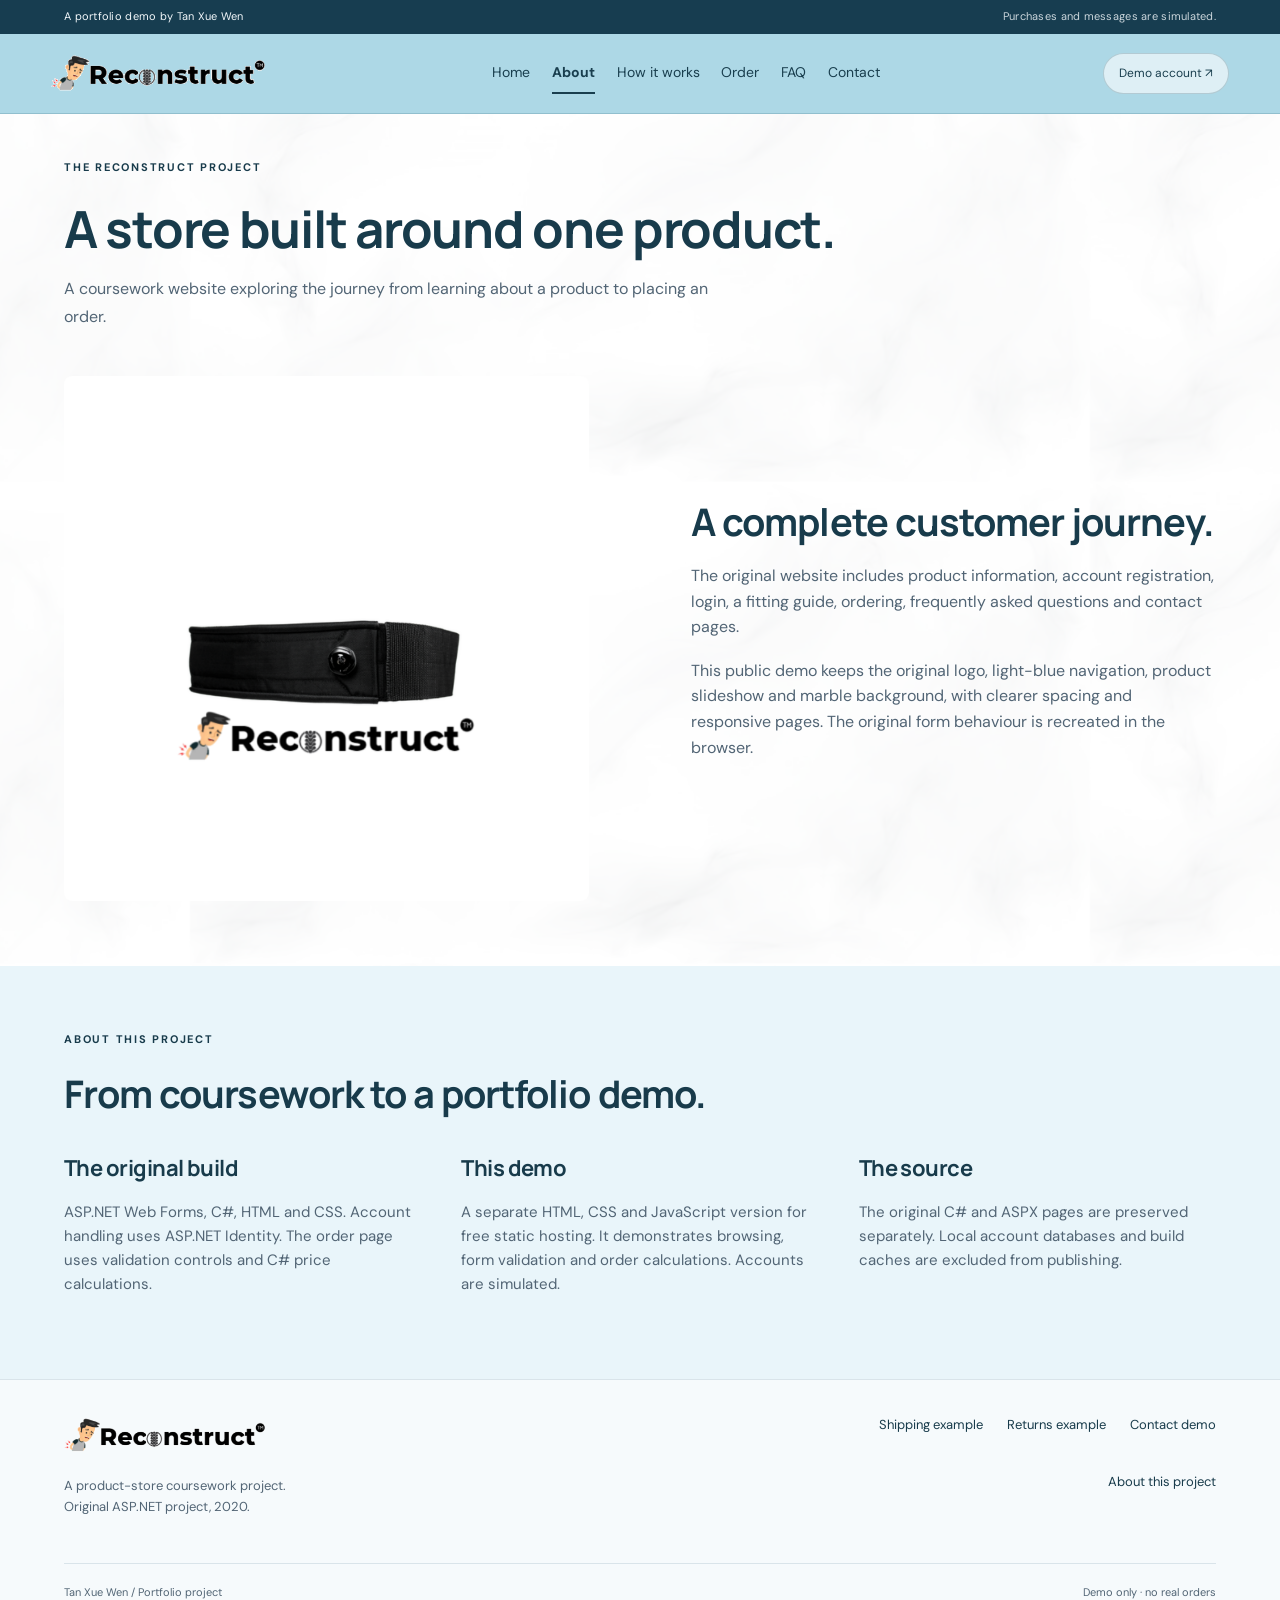
==== commit a1221b11: "Fix responsive top bar and restore original homepage first slide" ====
--- a/docs/about.html
+++ b/docs/about.html
@@ -1 +1 @@
-<!doctype html><html lang="en"><head><meta charset="utf-8"><meta name="viewport" content="width=device-width,initial-scale=1"><meta name="theme-color" content="#add8e6"><meta name="description" content="Reconstruct: an interactive product-store coursework demo by Tan Xue Wen."><title>About — Reconstruct</title><link rel="icon" href="data:image/svg+xml,%3Csvg xmlns='http://www.w3.org/2000/svg' viewBox='0 0 32 32'%3E%3Crect rx='8' width='32' height='32' fill='%23183d35'/%3E%3Ctext x='8' y='25' font-size='25' fill='%23e5f0d3'%3ER%3C/text%3E%3C/svg%3E"><link rel="stylesheet" href="styles.css?v=20261004-refined-original"><script src="app.js?v=20261004-refined-original" defer></script></head><body><a class="skip" href="#main">Skip to content</a><div class="demo-bar">A portfolio demo by Tan Xue Wen <span>Purchases and messages are simulated.</span></div><header class="site-header"><a class="logo" href="index.html" aria-label="Reconstruct home"><img src="assets/original-logo.png" alt="Reconstruct"></a><button class="menu-button" aria-label="Open menu" aria-expanded="false" aria-controls="main-nav">Menu <span>+</span></button><nav id="main-nav" aria-label="Main navigation"><a href="index.html">Home</a><a href="about.html" aria-current="page">About</a><a href="how-it-works.html">How it works</a><a href="order.html">Order</a><a href="faq.html">FAQ</a><a href="contact.html">Contact</a></nav><a class="account-link" href="account.html" id="account-link">Demo account <span>↗</span></a></header><main id="main"><section class="page-intro"><p class="eyebrow">THE RECONSTRUCT PROJECT</p><h1>A store built around one product.</h1><p class="lead">A coursework website exploring the journey from learning about a product to placing an order.</p></section><section class="section split"><img src="assets/belt.png" alt="Reconstruct back belt from the original coursework archive"><div><h2>A complete customer journey.</h2><p>The original website includes product information, account registration, login, a fitting guide, ordering, frequently asked questions and contact pages.</p><p>This public demo keeps the original logo, light-blue navigation, product slideshow and marble background, with clearer spacing and responsive pages. The original form behaviour is recreated in the browser.</p></div></section><section class="section project-notes" id="project"><p class="eyebrow">ABOUT THIS PROJECT</p><h2>From coursework to a portfolio demo.</h2><div class="note-grid"><div><h3>The original build</h3><p>ASP.NET Web Forms, C#, HTML and CSS. Account handling uses ASP.NET Identity. The order page uses validation controls and C# price calculations.</p></div><div><h3>This demo</h3><p>A separate HTML, CSS and JavaScript version for free static hosting. It demonstrates browsing, form validation and order calculations. Accounts are simulated.</p></div><div><h3>The source</h3><p>The original C# and ASPX pages are preserved separately. Local account databases and build caches are excluded from publishing.</p></div></div></section></main><footer><div class="footer-brand"><a class="logo" href="index.html" aria-label="Reconstruct home"><img src="assets/original-logo.png" alt="Reconstruct"></a><p>A product-store coursework project.<br>Original ASP.NET project, 2020.</p></div><div class="footer-links"><a href="shipping.html">Shipping example</a><a href="returns.html">Returns example</a><a href="contact.html">Contact demo</a><a href="about.html#project">About this project</a></div><div class="footer-note"><span>Tan Xue Wen / Portfolio project</span><span>Demo only · no real orders</span></div></footer></body></html>+<!doctype html><html lang="en"><head><meta charset="utf-8"><meta name="viewport" content="width=device-width,initial-scale=1"><meta name="theme-color" content="#add8e6"><meta name="description" content="Reconstruct: an interactive product-store coursework demo by Tan Xue Wen."><title>About — Reconstruct</title><link rel="icon" href="data:image/svg+xml,%3Csvg xmlns='http://www.w3.org/2000/svg' viewBox='0 0 32 32'%3E%3Crect rx='8' width='32' height='32' fill='%23183d35'/%3E%3Ctext x='8' y='25' font-size='25' fill='%23e5f0d3'%3ER%3C/text%3E%3C/svg%3E"><link rel="stylesheet" href="styles.css?v=20261004-header-home-v3"><script src="app.js?v=20261004-header-home-v3" defer></script></head><body><a class="skip" href="#main">Skip to content</a><div class="demo-bar">A portfolio demo by Tan Xue Wen <span>Purchases and messages are simulated.</span></div><header class="site-header"><a class="logo" href="index.html" aria-label="Reconstruct home"><img src="assets/original-logo.png" alt="Reconstruct"></a><button class="menu-button" aria-label="Open menu" aria-expanded="false" aria-controls="main-nav">Menu <span>+</span></button><nav id="main-nav" aria-label="Main navigation"><a href="index.html">Home</a><a href="about.html" aria-current="page">About</a><a href="how-it-works.html">How it works</a><a href="order.html">Order</a><a href="faq.html">FAQ</a><a href="contact.html">Contact</a></nav><a class="account-link" href="account.html" id="account-link">Demo account <span>↗</span></a></header><main id="main"><section class="page-intro"><p class="eyebrow">THE RECONSTRUCT PROJECT</p><h1>A store built around one product.</h1><p class="lead">A coursework website exploring the journey from learning about a product to placing an order.</p></section><section class="section split"><img src="assets/belt.png" alt="Reconstruct back belt from the original coursework archive"><div><h2>A complete customer journey.</h2><p>The original website includes product information, account registration, login, a fitting guide, ordering, frequently asked questions and contact pages.</p><p>This public demo keeps the original logo, light-blue navigation, product slideshow and marble background, with clearer spacing and responsive pages. The original form behaviour is recreated in the browser.</p></div></section><section class="section project-notes" id="project"><p class="eyebrow">ABOUT THIS PROJECT</p><h2>From coursework to a portfolio demo.</h2><div class="note-grid"><div><h3>The original build</h3><p>ASP.NET Web Forms, C#, HTML and CSS. Account handling uses ASP.NET Identity. The order page uses validation controls and C# price calculations.</p></div><div><h3>This demo</h3><p>A separate HTML, CSS and JavaScript version for free static hosting. It demonstrates browsing, form validation and order calculations. Accounts are simulated.</p></div><div><h3>The source</h3><p>The original C# and ASPX pages are preserved separately. Local account databases and build caches are excluded from publishing.</p></div></div></section></main><footer><div class="footer-brand"><a class="logo" href="index.html" aria-label="Reconstruct home"><img src="assets/original-logo.png" alt="Reconstruct"></a><p>A product-store coursework project.<br>Original ASP.NET project, 2020.</p></div><div class="footer-links"><a href="shipping.html">Shipping example</a><a href="returns.html">Returns example</a><a href="contact.html">Contact demo</a><a href="about.html#project">About this project</a></div><div class="footer-note"><span>Tan Xue Wen / Portfolio project</span><span>Demo only · no real orders</span></div></footer></body></html>
--- a/docs/styles.css
+++ b/docs/styles.css
@@ -1,9 +1,9 @@
 @import url('https://fonts.googleapis.com/css2?family=DM+Sans:wght@400;500;600;700&family=Manrope:wght@400;500;600;700;800&display=swap');
 :root{--ink:#163f52;--muted:#587069;--paper:#f7f8f2;--mint:#e1ead8;--line:#183d3529;--orange:#bb5731;--sans:'DM Sans',Arial,sans-serif;--display:'Manrope',Arial,sans-serif}
-*{box-sizing:border-box}body{margin:0;background:var(--paper);color:var(--ink);font-family:var(--sans);line-height:1.6}h1,h2,h3,p{margin:0}h1,h2,h3{font-family:var(--display);line-height:1.15;letter-spacing:-.05em}a{color:inherit;text-decoration:none}button,input,select,textarea{font:inherit}button,a,input,select,textarea{outline-offset:4px}button{cursor:pointer}img{display:block;max-width:100%}[hidden]{display:none!important}:focus-visible{outline:3px solid var(--orange)}.skip{position:absolute;top:8px;left:15px;z-index:50;background:white;padding:8px 16px;transform:translateY(-180%)}.skip:focus{transform:none}.demo-bar{background:var(--ink);color:#e7efdf;padding:9px 5vw;display:flex;justify-content:space-between;font-size:12px;letter-spacing:.015em}.demo-bar span{opacity:.82}.site-header{padding:26px 5vw;display:flex;align-items:center;justify-content:space-between;gap:25px;border-bottom:1px solid var(--line)}.logo{font:800 27px var(--display);letter-spacing:-.07em}.logo>span{font:12px var(--sans);vertical-align:top;margin-left:3px}.site-header nav{display:flex;gap:24px;font-size:14px}.site-header nav a{position:relative;white-space:nowrap}.site-header nav a[aria-current]{font-weight:700}.site-header nav a[aria-current]:after{content:'';position:absolute;left:0;right:0;bottom:-8px;height:2px;background:var(--ink)}.account-link{font-size:13px;border:1px solid var(--line);padding:9px 14px;border-radius:30px;white-space:nowrap;max-width:200px;overflow:hidden;text-overflow:ellipsis}.account-link span{padding-left:8px}.menu-button{display:none}.hero{padding:45px 5vw 60px;display:grid;grid-template-columns:1.1fr 1fr;gap:6vw;align-items:center;max-width:1500px;margin:auto;min-height:610px}.eyebrow{font-size:11px;letter-spacing:.16em;font-weight:700;margin-bottom:23px;line-height:1.5}.hero h1{font-size:clamp(46px,5vw,78px);line-height:1.07;letter-spacing:-.065em}.hero h1 em{font-style:normal;color:#60836b}.lead{font-size:17px;color:var(--muted);line-height:1.7;max-width:490px;margin-top:25px}.actions{display:flex;align-items:center;gap:25px;flex-wrap:wrap;margin-top:30px}.button{border:0;display:inline-flex;align-items:center;justify-content:space-between;gap:30px;background:var(--ink);color:#f7f8f2;padding:16px 23px;border-radius:5px;font-size:14px;font-weight:600;line-height:1.4}.button:hover{background:#2f584c}.button.light{background:#e3eddb;color:var(--ink)}.text-link,.text-button{font-size:14px;text-decoration:underline;text-underline-offset:5px}.text-button{border:0;padding:0;background:none;color:var(--ink)}.hero-details{display:flex;gap:0;font-size:11px;color:var(--muted);margin-top:42px}.hero-details span{padding:0 15px;border-left:1px solid var(--line)}.hero-details span:first-child{padding-left:0;border:0}.hero-product{background:#e6ece0;position:relative;border-radius:12px;padding:26px}.product-index{position:absolute;top:22px;left:23px;font-size:10px;letter-spacing:.12em;z-index:1}.hero-product>img{width:100%;height:365px;object-fit:cover;mix-blend-mode:multiply;border-radius:4px}.gallery-controls{display:flex;justify-content:space-between;align-items:center;gap:15px;margin-top:18px;font-size:13px}.gallery-controls>div{display:flex;gap:8px}.gallery-controls button{border:1px solid #183d3535;border-radius:50%;width:36px;height:36px;background:none;color:var(--ink);font-size:17px}.gallery-controls button:hover{background:var(--paper)}.feature-strip{padding:35px 5vw;display:grid;grid-template-columns:repeat(3,1fr);gap:40px;background:var(--mint)}.feature-strip>div{padding-left:25px;border-left:1px solid #183d3530;position:relative}.feature-strip>div:first-child{padding-left:0;border:0}.feature-strip span{display:block;font-size:10px;letter-spacing:.12em;margin-bottom:12px}.feature-strip h2{font-size:24px}.feature-strip p{font-size:14px;color:var(--muted);margin-top:9px}.section{padding:65px 5vw;max-width:1500px;margin:auto}.split{display:grid;grid-template-columns:1fr 1fr;gap:8vw;align-items:center}.section h2{font-size:clamp(30px,3.2vw,48px)}.section p:not(.eyebrow){color:var(--muted);margin:18px 0;max-width:560px}.split>img{width:100%;border-radius:8px}.split .text-link{display:inline-block;margin-top:15px}.cta{background:var(--ink);color:var(--paper);padding:65px 5vw;display:flex;align-items:center;justify-content:space-between;gap:40px}.cta .eyebrow{margin:0;color:#bccfb4}.cta h2{font-size:clamp(40px,4vw,60px)}footer{padding:50px 5vw 20px;display:grid;grid-template-columns:1fr 1fr;gap:45px;border-top:1px solid var(--line)}.footer-brand p{font-size:13px;color:var(--muted);margin-top:13px}.footer-links{display:flex;justify-content:flex-end;align-items:flex-start;flex-wrap:wrap;gap:12px 24px;font-size:13px;max-width:400px;justify-self:end}.footer-note{grid-column:1/-1;display:flex;justify-content:space-between;gap:20px;border-top:1px solid var(--line);padding-top:20px;font-size:11px;color:var(--muted)}.page-intro{padding:65px 5vw 25px;max-width:1500px;margin:auto}.page-intro h1{font-size:clamp(46px,5vw,72px)}.page-intro.compact{padding-bottom:0}.wide-image{width:100%;border-radius:8px}.project-notes{background:var(--mint);max-width:none}.note-grid{display:grid;grid-template-columns:repeat(3,1fr);gap:40px;margin-top:40px}.note-grid h3{font-size:24px}.note-grid p{font-size:15px}.order-layout{display:grid;grid-template-columns:1fr 1.2fr;align-items:start;gap:8vw}.order-summary{position:sticky;top:25px;border:1px solid var(--line);padding:26px;border-radius:10px;background:white}.order-summary>img{width:100%;max-height:300px;object-fit:contain;margin-bottom:24px}.order-summary h2{font-size:36px}.order-summary small{font:13px var(--sans);letter-spacing:0;color:var(--muted)}.order-summary .eyebrow{margin-bottom:14px}.order-summary dl{margin-top:30px}.order-summary dl>div{display:flex;justify-content:space-between;gap:20px;padding:12px 0;border-bottom:1px solid var(--line);font-size:14px}.order-summary dd{margin:0}.order-summary dl .total{font-size:20px;font-weight:700;padding-top:18px}.small{font-size:12px!important;color:var(--muted)}.form-top{display:flex;align-items:center;justify-content:space-between;gap:20px;margin-bottom:12px}.form-top h2,form h2{font-size:26px}.field{margin-bottom:20px;min-width:0}.field>label{display:block;font-weight:600;font-size:14px;margin-bottom:8px}.field input,.field select,.field textarea{display:block;width:100%;background:#fff;border:1px solid #183d3540;padding:12px 14px;border-radius:5px;color:var(--ink);font-size:16px;line-height:1.5}.field input:focus,.field select:focus,.field textarea:focus{border-color:var(--ink)}.field-pair{display:grid;grid-template-columns:1fr 1fr;gap:20px}.form-hint{font-size:12px;color:var(--muted);margin:0 0 20px!important;display:block}.field .form-hint{margin-top:7px!important}.form-section-title{margin:35px 0 24px}fieldset{padding:0;border:0;margin:0 0 28px}legend{font-weight:600;font-size:14px;margin-bottom:12px}.colour-options{display:flex;gap:10px;flex-wrap:wrap}.colour-options label{display:flex;align-items:center;gap:7px;padding:9px 11px;background:#fff;border:1px solid var(--line);border-radius:5px;font-size:13px}.colour-options span{width:13px;height:13px;border-radius:50%;background:var(--swatch)}input[type=radio],input[type=checkbox]{accent-color:var(--ink);width:16px;height:16px;flex-shrink:0}.shipping-options label{display:flex;align-items:center;gap:12px;border:1px solid var(--line);padding:13px;border-radius:5px;background:#fff;margin-bottom:9px;font-size:14px}.shipping-options label small{display:block;color:var(--muted);font-size:12px}.shipping-options strong{margin-left:auto;font-size:13px}.check-field{display:flex;align-items:center;gap:10px;font-size:13px;margin-bottom:24px}.form-actions{display:flex;align-items:center;gap:25px;flex-wrap:wrap}.form-result{background:var(--mint);border:1px solid #183d3545;border-radius:8px;padding:22px;margin-top:25px!important;color:var(--ink)!important}.form-result h3{font-size:24px;margin-bottom:16px}.form-result p{color:var(--ink)!important}.faq-list{max-width:1000px}.faq-list details{padding:24px 0;border-bottom:1px solid var(--line)}.faq-list summary{display:flex;justify-content:space-between;gap:25px;cursor:pointer;list-style:none;font-size:20px;font-weight:600;line-height:1.4}.faq-list summary::-webkit-details-marker{display:none}.faq-list summary span{font-weight:400;font-size:25px;flex-shrink:0}.faq-list details[open] summary span{transform:rotate(45deg)}.faq-list .text-link{display:inline-block;margin-top:32px}.contact-layout{display:grid;grid-template-columns:.8fr 1fr;gap:12vw}.contact-layout form{max-width:580px}.account-section{max-width:760px;margin-left:0}.account-section .small{margin-top:30px}.policy{max-width:1000px;margin-left:0}.policy table{width:100%;border-collapse:collapse;margin:30px 0;text-align:left;font-size:15px}.policy th,.policy td{border-bottom:1px solid var(--line);padding:15px 10px}.policy th{font-size:12px;color:var(--muted)}
+*{box-sizing:border-box}body{margin:0;background:var(--paper);color:var(--ink);font-family:var(--sans);line-height:1.6}h1,h2,h3,p{margin:0}h1,h2,h3{font-family:var(--display);line-height:1.15;letter-spacing:-.05em}a{color:inherit;text-decoration:none}button,input,select,textarea{font:inherit}button,a,input,select,textarea{outline-offset:4px}button{cursor:pointer}img{display:block;max-width:100%}[hidden]{display:none!important}:focus-visible{outline:3px solid var(--orange)}.skip{position:absolute;top:8px;left:15px;z-index:50;background:white;padding:8px 16px;transform:translateY(-180%)}.skip:focus{transform:none}.demo-bar{background:var(--ink);color:#e7efdf;padding:9px 5vw;display:flex;justify-content:space-between;font-size:12px;letter-spacing:.015em}.demo-bar span{opacity:.82}.logo{font:800 27px var(--display);letter-spacing:-.07em}.logo>span{font:12px var(--sans);vertical-align:top;margin-left:3px}.hero{padding:45px 5vw 60px;display:grid;grid-template-columns:1.1fr 1fr;gap:6vw;align-items:center;max-width:1500px;margin:auto;min-height:610px}.eyebrow{font-size:11px;letter-spacing:.16em;font-weight:700;margin-bottom:23px;line-height:1.5}.hero h1{font-size:clamp(46px,5vw,78px);line-height:1.07;letter-spacing:-.065em}.hero h1 em{font-style:normal;color:#60836b}.lead{font-size:17px;color:var(--muted);line-height:1.7;max-width:490px;margin-top:25px}.actions{display:flex;align-items:center;gap:25px;flex-wrap:wrap;margin-top:30px}.button{border:0;display:inline-flex;align-items:center;justify-content:space-between;gap:30px;background:var(--ink);color:#f7f8f2;padding:16px 23px;border-radius:5px;font-size:14px;font-weight:600;line-height:1.4}.button:hover{background:#2f584c}.button.light{background:#e3eddb;color:var(--ink)}.text-link,.text-button{font-size:14px;text-decoration:underline;text-underline-offset:5px}.text-button{border:0;padding:0;background:none;color:var(--ink)}.hero-details{display:flex;gap:0;font-size:11px;color:var(--muted);margin-top:42px}.hero-details span{padding:0 15px;border-left:1px solid var(--line)}.hero-details span:first-child{padding-left:0;border:0}.hero-product{background:#e6ece0;position:relative;border-radius:12px;padding:26px}.product-index{position:absolute;top:22px;left:23px;font-size:10px;letter-spacing:.12em;z-index:1}.hero-product>img{width:100%;height:365px;object-fit:cover;mix-blend-mode:multiply;border-radius:4px}.gallery-controls{display:flex;justify-content:space-between;align-items:center;gap:15px;margin-top:18px;font-size:13px}.gallery-controls>div{display:flex;gap:8px}.gallery-controls button{border:1px solid #183d3535;border-radius:50%;width:36px;height:36px;background:none;color:var(--ink);font-size:17px}.gallery-controls button:hover{background:var(--paper)}.feature-strip{padding:35px 5vw;display:grid;grid-template-columns:repeat(3,1fr);gap:40px;background:var(--mint)}.feature-strip>div{padding-left:25px;border-left:1px solid #183d3530;position:relative}.feature-strip>div:first-child{padding-left:0;border:0}.feature-strip span{display:block;font-size:10px;letter-spacing:.12em;margin-bottom:12px}.feature-strip h2{font-size:24px}.feature-strip p{font-size:14px;color:var(--muted);margin-top:9px}.section{padding:65px 5vw;max-width:1500px;margin:auto}.split{display:grid;grid-template-columns:1fr 1fr;gap:8vw;align-items:center}.section h2{font-size:clamp(30px,3.2vw,48px)}.section p:not(.eyebrow){color:var(--muted);margin:18px 0;max-width:560px}.split>img{width:100%;border-radius:8px}.split .text-link{display:inline-block;margin-top:15px}.cta{background:var(--ink);color:var(--paper);padding:65px 5vw;display:flex;align-items:center;justify-content:space-between;gap:40px}.cta .eyebrow{margin:0;color:#bccfb4}.cta h2{font-size:clamp(40px,4vw,60px)}footer{padding:50px 5vw 20px;display:grid;grid-template-columns:1fr 1fr;gap:45px;border-top:1px solid var(--line)}.footer-brand p{font-size:13px;color:var(--muted);margin-top:13px}.footer-links{display:flex;justify-content:flex-end;align-items:flex-start;flex-wrap:wrap;gap:12px 24px;font-size:13px;max-width:400px;justify-self:end}.footer-note{grid-column:1/-1;display:flex;justify-content:space-between;gap:20px;border-top:1px solid var(--line);padding-top:20px;font-size:11px;color:var(--muted)}.page-intro{padding:65px 5vw 25px;max-width:1500px;margin:auto}.page-intro h1{font-size:clamp(46px,5vw,72px)}.page-intro.compact{padding-bottom:0}.wide-image{width:100%;border-radius:8px}.project-notes{background:var(--mint);max-width:none}.note-grid{display:grid;grid-template-columns:repeat(3,1fr);gap:40px;margin-top:40px}.note-grid h3{font-size:24px}.note-grid p{font-size:15px}.order-layout{display:grid;grid-template-columns:1fr 1.2fr;align-items:start;gap:8vw}.order-summary{position:sticky;top:25px;border:1px solid var(--line);padding:26px;border-radius:10px;background:white}.order-summary>img{width:100%;max-height:300px;object-fit:contain;margin-bottom:24px}.order-summary h2{font-size:36px}.order-summary small{font:13px var(--sans);letter-spacing:0;color:var(--muted)}.order-summary .eyebrow{margin-bottom:14px}.order-summary dl{margin-top:30px}.order-summary dl>div{display:flex;justify-content:space-between;gap:20px;padding:12px 0;border-bottom:1px solid var(--line);font-size:14px}.order-summary dd{margin:0}.order-summary dl .total{font-size:20px;font-weight:700;padding-top:18px}.small{font-size:12px!important;color:var(--muted)}.form-top{display:flex;align-items:center;justify-content:space-between;gap:20px;margin-bottom:12px}.form-top h2,form h2{font-size:26px}.field{margin-bottom:20px;min-width:0}.field>label{display:block;font-weight:600;font-size:14px;margin-bottom:8px}.field input,.field select,.field textarea{display:block;width:100%;background:#fff;border:1px solid #183d3540;padding:12px 14px;border-radius:5px;color:var(--ink);font-size:16px;line-height:1.5}.field input:focus,.field select:focus,.field textarea:focus{border-color:var(--ink)}.field-pair{display:grid;grid-template-columns:1fr 1fr;gap:20px}.form-hint{font-size:12px;color:var(--muted);margin:0 0 20px!important;display:block}.field .form-hint{margin-top:7px!important}.form-section-title{margin:35px 0 24px}fieldset{padding:0;border:0;margin:0 0 28px}legend{font-weight:600;font-size:14px;margin-bottom:12px}.colour-options{display:flex;gap:10px;flex-wrap:wrap}.colour-options label{display:flex;align-items:center;gap:7px;padding:9px 11px;background:#fff;border:1px solid var(--line);border-radius:5px;font-size:13px}.colour-options span{width:13px;height:13px;border-radius:50%;background:var(--swatch)}input[type=radio],input[type=checkbox]{accent-color:var(--ink);width:16px;height:16px;flex-shrink:0}.shipping-options label{display:flex;align-items:center;gap:12px;border:1px solid var(--line);padding:13px;border-radius:5px;background:#fff;margin-bottom:9px;font-size:14px}.shipping-options label small{display:block;color:var(--muted);font-size:12px}.shipping-options strong{margin-left:auto;font-size:13px}.check-field{display:flex;align-items:center;gap:10px;font-size:13px;margin-bottom:24px}.form-actions{display:flex;align-items:center;gap:25px;flex-wrap:wrap}.form-result{background:var(--mint);border:1px solid #183d3545;border-radius:8px;padding:22px;margin-top:25px!important;color:var(--ink)!important}.form-result h3{font-size:24px;margin-bottom:16px}.form-result p{color:var(--ink)!important}.faq-list{max-width:1000px}.faq-list details{padding:24px 0;border-bottom:1px solid var(--line)}.faq-list summary{display:flex;justify-content:space-between;gap:25px;cursor:pointer;list-style:none;font-size:20px;font-weight:600;line-height:1.4}.faq-list summary::-webkit-details-marker{display:none}.faq-list summary span{font-weight:400;font-size:25px;flex-shrink:0}.faq-list details[open] summary span{transform:rotate(45deg)}.faq-list .text-link{display:inline-block;margin-top:32px}.contact-layout{display:grid;grid-template-columns:.8fr 1fr;gap:12vw}.contact-layout form{max-width:580px}.account-section{max-width:760px;margin-left:0}.account-section .small{margin-top:30px}.policy{max-width:1000px;margin-left:0}.policy table{width:100%;border-collapse:collapse;margin:30px 0;text-align:left;font-size:15px}.policy th,.policy td{border-bottom:1px solid var(--line);padding:15px 10px}.policy th{font-size:12px;color:var(--muted)}
 @media(min-width:1500px){.demo-bar,.site-header,.feature-strip,.cta,footer{padding-left:max(5vw,calc((100vw - 1350px)/2));padding-right:max(5vw,calc((100vw - 1350px)/2))}}
-@media(max-width:1050px){.site-header{gap:15px}.site-header nav{gap:15px;font-size:13px}.logo{font-size:23px}.account-link{font-size:12px;padding:8px 11px}.hero{gap:4vw}.hero h1{font-size:55px}.hero-product>img{height:310px}.hero-details{flex-wrap:wrap;gap:10px;font-size:10px}.hero-details span{padding:0 10px}.order-layout{gap:5vw}.form-top{align-items:flex-start;flex-direction:column;gap:10px}}
-@media(max-width:760px){.demo-bar{padding:9px 6vw;font-size:10px;display:block;text-align:center}.demo-bar span{display:none}.site-header{padding:22px 6vw;flex-wrap:wrap;position:relative}.logo{font-size:24px}.menu-button{display:flex;align-items:center;gap:12px;margin-left:auto;border:0;background:none;color:var(--ink);font-size:13px;padding:8px}.site-header nav{display:none;order:5;width:100%;flex-wrap:wrap;padding:12px 0 5px;gap:20px}.site-header nav.open{display:flex}.account-link{font-size:11px;max-width:145px}.hero{padding:38px 6vw 40px;grid-template-columns:1fr;gap:35px;min-height:0}.hero h1{font-size:clamp(40px,9vw,60px);letter-spacing:-.065em}.hero .eyebrow{margin-bottom:18px}.lead{font-size:16px;margin-top:22px}.hero-details{margin-top:27px;font-size:11px;gap:8px}.hero-product{padding:20px}.hero-product>img{height:290px}.actions{gap:22px}.feature-strip{padding:30px 6vw;grid-template-columns:1fr;gap:25px}.feature-strip>div,.feature-strip>div:first-child{padding-left:40px;border:0}.feature-strip span{position:absolute;left:0;top:7px}.feature-strip h2{font-size:23px}.section{padding:40px 6vw}.split{grid-template-columns:1fr;gap:28px}.section h2{font-size:34px}.cta{padding:45px 6vw;display:block}.cta h2{font-size:44px;margin:20px 0 26px}footer{padding:35px 6vw 20px;grid-template-columns:1fr;gap:25px}.footer-links{justify-self:start;justify-content:flex-start}.footer-note{font-size:10px;flex-wrap:wrap;gap:6px}.page-intro{padding:40px 6vw 15px}.page-intro h1{font-size:45px}.note-grid{grid-template-columns:1fr;gap:15px}.order-layout{grid-template-columns:1fr;gap:35px}.order-summary{position:static;padding:20px}.order-summary>img{height:180px}.order-summary h2{font-size:32px}.form-top{flex-direction:row;align-items:center}.form-top h2{font-size:24px}.form-top .text-button{font-size:12px}.field-pair{gap:12px}.field select{padding:12px 8px;font-size:14px}.form-result{padding:18px}.contact-layout{grid-template-columns:1fr;gap:20px}.faq-list summary{font-size:18px}.policy table{font-size:12px}.policy th,.policy td{padding:12px 5px}}
+@media(max-width:1050px){.logo{font-size:23px}.hero{gap:4vw}.hero h1{font-size:55px}.hero-product>img{height:310px}.hero-details{flex-wrap:wrap;gap:10px;font-size:10px}.hero-details span{padding:0 10px}.order-layout{gap:5vw}.form-top{align-items:flex-start;flex-direction:column;gap:10px}}
+@media(max-width:760px){.demo-bar{padding:9px 6vw;font-size:10px;display:block;text-align:center}.demo-bar span{display:none}.logo{font-size:24px}.hero{padding:38px 6vw 40px;grid-template-columns:1fr;gap:35px;min-height:0}.hero h1{font-size:clamp(40px,9vw,60px);letter-spacing:-.065em}.hero .eyebrow{margin-bottom:18px}.lead{font-size:16px;margin-top:22px}.hero-details{margin-top:27px;font-size:11px;gap:8px}.hero-product{padding:20px}.hero-product>img{height:290px}.actions{gap:22px}.feature-strip{padding:30px 6vw;grid-template-columns:1fr;gap:25px}.feature-strip>div,.feature-strip>div:first-child{padding-left:40px;border:0}.feature-strip span{position:absolute;left:0;top:7px}.feature-strip h2{font-size:23px}.section{padding:40px 6vw}.split{grid-template-columns:1fr;gap:28px}.section h2{font-size:34px}.cta{padding:45px 6vw;display:block}.cta h2{font-size:44px;margin:20px 0 26px}footer{padding:35px 6vw 20px;grid-template-columns:1fr;gap:25px}.footer-links{justify-self:start;justify-content:flex-start}.footer-note{font-size:10px;flex-wrap:wrap;gap:6px}.page-intro{padding:40px 6vw 15px}.page-intro h1{font-size:45px}.note-grid{grid-template-columns:1fr;gap:15px}.order-layout{grid-template-columns:1fr;gap:35px}.order-summary{position:static;padding:20px}.order-summary>img{height:180px}.order-summary h2{font-size:32px}.form-top{flex-direction:row;align-items:center}.form-top h2{font-size:24px}.form-top .text-button{font-size:12px}.field-pair{gap:12px}.field select{padding:12px 8px;font-size:14px}.form-result{padding:18px}.contact-layout{grid-template-columns:1fr;gap:20px}.faq-list summary{font-size:18px}.policy table{font-size:12px}.policy th,.policy td{padding:12px 5px}}
 @media(prefers-reduced-motion:reduce){*,*:before,*:after{scroll-behavior:auto!important;transition:none!important;animation:none!important}}
 
 /* Preserve the original identity while improving spacing and responsiveness. */
@@ -11,11 +11,11 @@
 body{background:#f5f9fb url('assets/marble.jpg') center top/900px auto repeat;color:var(--ink)}
 main{background:rgba(255,255,255,.88);max-width:1440px;margin:0 auto}
 .demo-bar{background:#173d50;color:#f3f8fb;padding-top:8px;padding-bottom:8px;font-size:11px;letter-spacing:.025em}
-.site-header{background:#add8e6;padding:20px max(4vw,calc((100vw - 1440px)/2));border-bottom:1px solid #91bfce;gap:24px}
+
 .logo{display:inline-flex;align-items:center;flex-shrink:0}.logo img{display:block;width:218px;height:auto;max-width:100%}
-.site-header nav{gap:23px;font-size:14px}.site-header nav a{padding:9px 0;position:relative;color:#193e4e}
-.site-header nav a[aria-current=page]{font-weight:700;border-bottom:2px solid #193e4e}
-.account-link{background:rgba(255,255,255,.6);border-color:#315b6e55;padding:11px 15px;white-space:nowrap}
+
+
+
 h1,h2,h3{letter-spacing:-.025em}h1{line-height:1.15}h2{line-height:1.2}.lead{line-height:1.75}
 .button{background:#1c5772;border-radius:6px;padding:15px 22px}.button:hover{background:#154357}
 .button.light{background:white;color:#173d50}.text-link,.text-button{color:#1b536e}
@@ -45,9 +45,35 @@
 .page-intro+.section{padding-top:30px}.section h2{font-size:clamp(28px,3vw,38px)}.note-grid h3{font-size:22px}.project-notes{background:#e9f5fa}
 .order-summary{top:20px;background:#fff}.order-summary dl .total{color:#1c5772}.form-result{background:#e9f5fa;border-color:#a4c4d4}
 .field input,.field select,.field textarea{border-color:#bacdd7}.field input:focus,.field select:focus,.field textarea:focus{border-color:#1c5772}
-@media(max-width:1100px){.site-header{gap:18px}.logo img{width:185px}.site-header nav{gap:17px;font-size:13px}.account-link{font-size:12px;padding:9px 11px}}
-@media(max-width:900px){.site-header{flex-wrap:wrap;padding:18px 5vw}.menu-button{display:flex;align-items:center;gap:12px;margin-left:auto;border:0;background:none;color:var(--ink);font-size:13px;padding:8px}.site-header nav{display:none;order:5;width:100%;flex-wrap:wrap;padding:12px 0 2px;gap:12px 24px}.site-header nav.open{display:flex}.feature-cards{gap:14px}.feature-cards img{height:150px}.feature-cards h3{font-size:19px}}
-@media(max-width:760px){.demo-bar{padding:9px 5vw}.site-header{gap:12px}.logo img{width:170px}.account-link{padding:8px 10px;font-size:10px}.menu-button{font-size:12px;padding:6px;gap:5px}.original-showcase{padding:16px 5vw 0}.original-gallery>img{aspect-ratio:3.25;object-fit:contain}.original-gallery>button{width:31px;height:31px;font-size:15px}#gallery-prev{left:8px}#gallery-next{right:8px}.original-showcase .gallery-controls{padding:13px 0;gap:12px;font-size:10px;grid-template-columns:1fr auto}.gallery-count{display:none}.gallery-dots{gap:7px}.product-intro{padding:30px 6vw 35px}.product-intro h1{font-size:30px}.product-intro .lead{font-size:15px}.product-intro .actions{gap:20px}.button{font-size:13px;padding:14px 18px}.feature-cards{grid-template-columns:1fr;gap:16px}.feature-cards article{padding:18px}.feature-cards img{height:200px}.feature-cards h3{font-size:22px}.product-features{padding-top:30px;padding-bottom:35px}.section-heading h2{font-size:28px}.original-guide{padding-top:35px;padding-bottom:35px;gap:25px}.original-guide h2{font-size:28px}.cta{padding:32px 6vw}.cta h2{font-size:30px}.cta>.button{margin-top:24px}.page-intro{padding:30px 6vw 10px}.page-intro h1{font-size:36px}.page-intro+.section{padding-top:20px}.section h2{font-size:28px}.footer-brand .logo img{width:180px}}
-@media(max-width:370px){.logo img{width:145px}.site-header{gap:8px}.account-link{font-size:9px;padding:7px}.product-intro h1{font-size:27px}}
+@media(max-width:1100px){.logo img{width:185px}}
+@media(max-width:900px){.feature-cards{gap:14px}.feature-cards img{height:150px}.feature-cards h3{font-size:19px}}
+@media(max-width:760px){.demo-bar{padding:9px 5vw}.logo img{width:170px}.original-showcase{padding:16px 5vw 0}.original-gallery>img{aspect-ratio:3.25;object-fit:contain}.original-gallery>button{width:31px;height:31px;font-size:15px}#gallery-prev{left:8px}#gallery-next{right:8px}.original-showcase .gallery-controls{padding:13px 0;gap:12px;font-size:10px;grid-template-columns:1fr auto}.gallery-count{display:none}.gallery-dots{gap:7px}.product-intro{padding:30px 6vw 35px}.product-intro h1{font-size:30px}.product-intro .lead{font-size:15px}.product-intro .actions{gap:20px}.button{font-size:13px;padding:14px 18px}.feature-cards{grid-template-columns:1fr;gap:16px}.feature-cards article{padding:18px}.feature-cards img{height:200px}.feature-cards h3{font-size:22px}.product-features{padding-top:30px;padding-bottom:35px}.section-heading h2{font-size:28px}.original-guide{padding-top:35px;padding-bottom:35px;gap:25px}.original-guide h2{font-size:28px}.cta{padding:32px 6vw}.cta h2{font-size:30px}.cta>.button{margin-top:24px}.page-intro{padding:30px 6vw 10px}.page-intro h1{font-size:36px}.page-intro+.section{padding-top:20px}.section h2{font-size:28px}.footer-brand .logo img{width:180px}}
+@media(max-width:370px){.logo img{width:145px}.product-intro h1{font-size:27px}}
 
-@media(max-width:760px){.site-header>.account-link{display:none;order:6}.site-header:has(nav.open)>.account-link{display:inline-flex}.site-header{padding-top:17px;padding-bottom:17px}}
+@media(max-width:760px){}
+
+/* One navigation layout and one breakpoint on every page. */
+.site-header{position:sticky;top:0;z-index:50;display:grid;grid-template-columns:auto minmax(0,1fr) auto;align-items:center;gap:28px;padding:18px max(4vw,calc((100vw - 1440px)/2));background:#add8e6;border-bottom:1px solid #91bfce;min-height:78px}
+.site-header .logo{grid-column:1;min-width:0}.site-header .logo img{width:clamp(170px,18vw,218px);height:auto}
+.site-header nav{grid-column:2;justify-self:center;display:flex;align-items:center;gap:clamp(14px,1.7vw,24px);margin:0;padding:0;width:auto;font-size:14px;min-width:0}
+.site-header nav a{position:relative;padding:10px 0;border:0;border-bottom:2px solid transparent;color:#193e4e;white-space:nowrap;font-weight:400;text-decoration:none;line-height:1.4}
+.site-header nav a[aria-current="page"]{font-weight:700;border-bottom-color:#193e4e}.site-header nav a:hover{color:#0f2f3c;border-bottom-color:#193e4e55}
+.site-header nav a::after{content:none}.site-header .account-link{grid-column:3;justify-self:end;display:inline-flex;align-items:center;max-width:180px;overflow:hidden;text-overflow:ellipsis;white-space:nowrap;font-size:12px;line-height:1.4;padding:11px 15px;border:1px solid #315b6e40;border-radius:30px;background:#ffffff99;color:#193e4e}
+.site-header .account-link span{padding-left:8px}.site-header .account-link:hover{background:#fff}.site-header .menu-button{display:none}
+.site-header a:focus-visible,.site-header button:focus-visible{outline:3px solid #153e51;outline-offset:4px}
+main[id]{scroll-margin-top:100px}
+.original-gallery>img{aspect-ratio:2.45;object-fit:cover;object-position:center}
+.original-gallery>img[data-slide="1"]{object-fit:cover}.original-gallery>img[data-slide="2"],.original-gallery>img[data-slide="3"]{object-fit:contain;background:#f4f5f6}
+@media(max-width:1024px){
+  .site-header{grid-template-columns:minmax(0,1fr) auto;gap:0 20px;padding:14px 5vw;min-height:72px}
+  .site-header .logo{grid-column:1;grid-row:1;justify-self:start}.site-header .logo img{width:190px}
+  .site-header .menu-button{grid-column:2;grid-row:1;display:inline-flex;align-items:center;justify-content:center;gap:10px;min-width:80px;min-height:44px;margin:0;padding:10px 12px;border:1px solid #315b6e40;border-radius:6px;background:#ffffff60;color:#193e4e;font-size:13px}
+  .site-header .menu-button span{font-size:20px;line-height:1;width:15px}.site-header .menu-button:hover{background:#ffffffb0}
+  .site-header nav,.site-header .account-link{display:none}
+  .site-header.menu-open nav{display:grid;grid-template-columns:repeat(3,minmax(0,1fr));grid-column:1/-1;grid-row:2;justify-self:stretch;gap:8px 12px;width:100%;padding-top:17px;margin-top:14px;border-top:1px solid #91bfce}
+  .site-header.menu-open nav a{display:block;text-align:left;padding:12px 14px;min-height:44px;border:1px solid transparent;border-radius:6px;background:#ffffff40}
+  .site-header.menu-open nav a[aria-current="page"]{background:#ffffffa0;border-color:#315b6e40}.site-header.menu-open nav a:hover{background:#ffffffa0}
+  .site-header.menu-open .account-link{grid-column:1/-1;grid-row:3;display:inline-flex;justify-self:start;max-width:100%;margin-top:12px}
+}
+@media(max-width:600px){.site-header{gap:0 14px}.site-header .logo img{width:170px}.site-header.menu-open nav{grid-template-columns:repeat(2,minmax(0,1fr))}.original-gallery>img{aspect-ratio:2.45}.original-showcase .gallery-controls{column-gap:8px}}
+@media(max-width:370px){.site-header .logo img{width:145px}.site-header .menu-button{min-width:73px;padding:10px 9px}}
